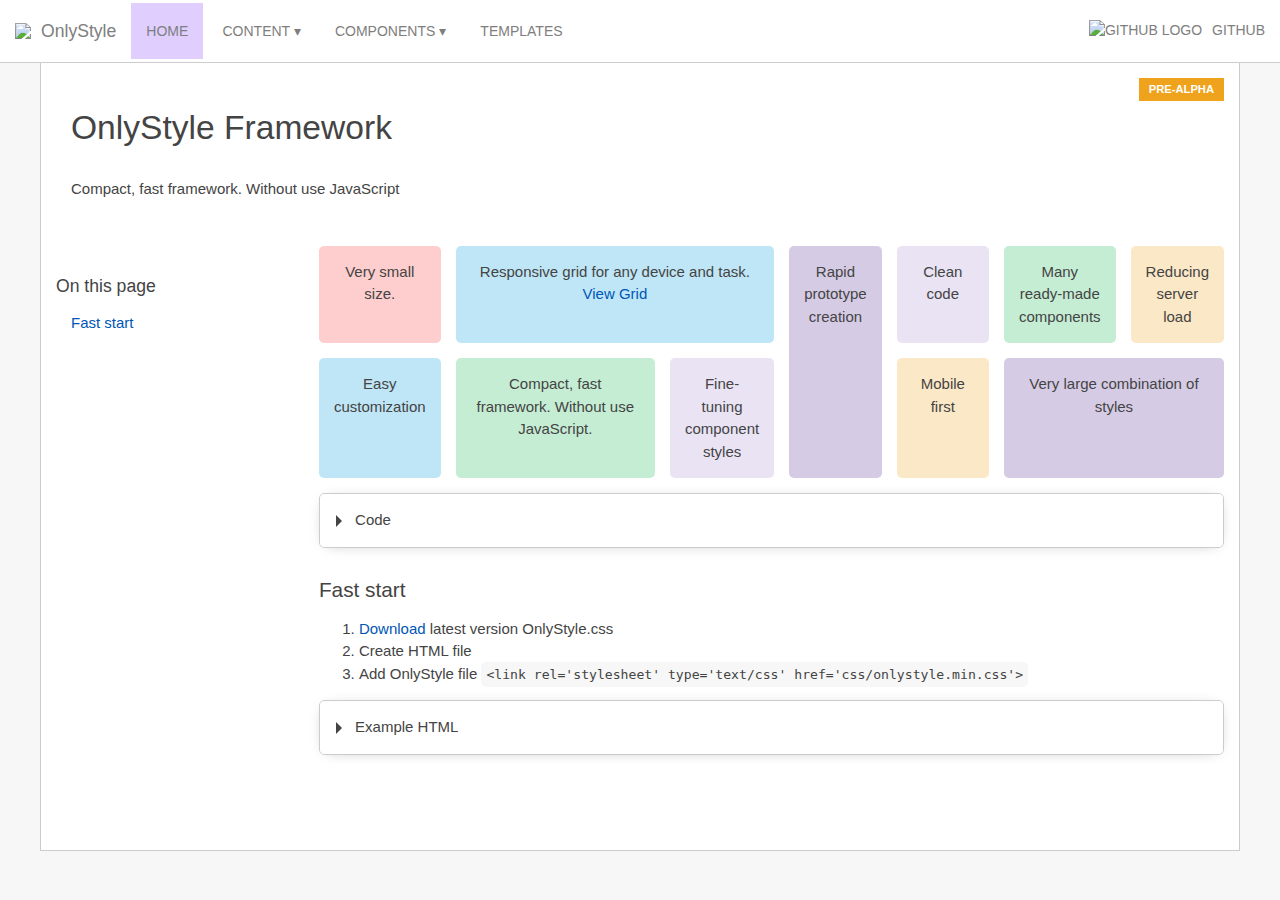
==== Index.html @ 855530f3 "vscode" ====
<!DOCTYPE html>
<html lang="en"><head><meta http-equiv="Content-Type" content="text/html; charset=UTF-8">
    
    <meta http-equiv="X-UA-Compatible" content="IE=edge">
    <meta name="viewport" content="width=device-width, initial-scale=1">
    <title>OnlyStyle Home Page</title>
    <link rel="image_src">
    <meta name="description" content="Compact, fast framework. Without use JavaScript">
    <meta name="keywords" content="onlystyle, cssframework, web framework">

    <meta property="og:type" content="website">
    <meta property="og:title" content="OnlyStyle Home Page">
    <meta property="og:description" content="Compact, fast framework. Without use JavaScript">
    <meta property="og:locale" content="ru_RU">
    <meta property="og:site_name" content="onlystyle.site">
    <meta property="og:url" content="https://onlystyle.site/">
    <meta property="og:image">

    <meta name="twitter:card" content="summary">
    <meta name="twitter:image">
    <meta name="twitter:description" content="Compact, fast framework. Without use JavaScript">
    <meta name="twitter:title" content="OnlyStyle Home Page">

    <meta name="theme-color" content="#FFFFFF">
    <link rel="apple-touch-icon" href="https://onlystyle.site/img/icons/ios/192.png">
    <link href="/css/onlystyle.css" rel="stylesheet">
    <link href="/css/style.css" rel="stylesheet">
</head>
<body><span id="warning-container"><i data-reactroot=""></i></span>
<nav class="navbar">
    <input type="checkbox" id="btnmenu">
    <div class="brand">
        <label for="btnmenu" class="btn-menu">
            <i class="line"></i>
            <i class="line"></i>
            <i class="line"></i>
        </label>
        <a href="javascript:location.reload();" class="active"><img src="https://onlystyle.site/img/icons/ios/87.png" class="hidden-md">OnlyStyle</a>
    </div>
<div class="nav-left">
    <a href="javascript:location.reload();" class="nav-link text-upper active">Home</a>
    <div class="nav-dropdown">
        <button type="button" class="nav-btn-dropdown text-upper">Content</button>
        <div class="nav-dropdown-menu">
            <ul class="list-unstyled">
                <li><a href="https://onlystyle.site/content/colors">Colors</a></li>
                <li><a href="https://onlystyle.site/content/grid">Grid</a></li>
                <li><a href="https://onlystyle.site/content/typography">Typography</a></li>
            </ul>
        </div>
    </div>
    <div class="nav-dropdown">
        <button type="button" class="nav-btn-dropdown text-upper">Components</button>
        <div class="nav-dropdown-menu">
            <ul class="list-unstyled">
                <li><a href="https://onlystyle.site/components/alerts">Alerts</a></li>
                <li><a href="https://onlystyle.site/components/badge">Badge</a></li>
                <li><a href="https://onlystyle.site/components/breadcrumb">Breadcrumb</a></li>
                <li><a href="https://onlystyle.site/components/buttons">Buttons</a></li>
                <li><a href="https://onlystyle.site/components/buttonsgroup">Buttons group</a></li>
                <li><a href="https://onlystyle.site/components/cards">Cards</a></li>
                <li><a href="https://onlystyle.site/components/details">Details</a></li>
                <li><a href="https://onlystyle.site/components/dropdown">Dropdown</a></li>
                <li><a href="https://onlystyle.site/components/forms">Forms</a></li>
                <li><a href="https://onlystyle.site/components/listgroup">List group</a></li>
                <li><a href="https://onlystyle.site/components/navbar">Navbar</a></li>
                <li><a href="https://onlystyle.site/components/progress">Progress</a></li>
                <li><a href="https://onlystyle.site/components/spinner">Spinner</a></li>
                <li><a href="https://onlystyle.site/components/table">Table</a></li>
                <li><a href="https://onlystyle.site/components/tooltip">Tooltip</a></li>
            </ul>
        </div>
    </div>
    <a href="https://onlystyle.site/templates/index.html" class="nav-link text-upper">Templates</a>
</div>
<div class="nav-end">
    <a href="https://github.com/cjdmitri/onlystyleweb" target="_blank" class="nav-link text-upper" style="display:flex"><img src="https://onlystyle.site/img/github.png" alt="github logo" style="height:22px; width:auto; margin-right:10px"> GitHub</a>
</div>
</nav>
    <main class="container pos-relative">

    <div class="grid g-1 pd-15 pos-relative">
        <h1>OnlyStyle Framework</h1>
        <p>Compact, fast framework. Without use JavaScript</p>
        <span class="badge bg-warning pos-absolute pos-right-0 mg-t-15">PRE-ALPHA</span>
    </div>
        <div class="grid g-md-9 g-sm-1">

          <div class="col-md-span-2">
            <div class="grid g-1" id="pagenavigator">
              <h4>On this page</h4>
            </div>            
          </div>
<div class="col-md-span-7">
                
<div class="grid g-sm-2 g-md-6 g-lg-8 fade-in">
    <div class="pd-15 border-rounded text-center bg-danger-glass">Very small size.</div>
    <div class="pd-15 border-rounded text-center bg-info-glass col-md-span-3 col-lg-span-3">Responsive grid for any device and task. <a href="https://onlystyle.site/content/grid">View Grid</a></div>
    <div class="pd-15 border-rounded text-center bg-primary-glass row-md-span-1 row-lg-span-2">Rapid prototype creation</div>
    <div class="pd-15 border-rounded text-center bg-secondary-glass">Clean code</div>
    <div class="pd-15 border-rounded text-center bg-success-glass">Many ready-made components</div>
    <div class="pd-15 border-rounded text-center bg-warning-glass">Reducing server load</div>
    <div class="pd-15 border-rounded text-center bg-info-glass">Easy customization</div>
    <div class="pd-15 border-rounded text-center bg-success-glass col-sm-span-1 col-md-span-2 col-lg-span-2">Compact, fast framework. Without use JavaScript.</div>
    <div class="pd-15 border-rounded text-center bg-secondary-glass">Fine-tuning component styles</div>
    <div class="pd-15 border-rounded text-center bg-warning-glass">Mobile first</div>
    <div class="pd-15 border-rounded text-center bg-primary-glass col-sm-span-1 col-md-span-2">Very large combination of styles</div>
</div>
<div class="grid g-1">
    <details class="w-100">
        <summary>Code</summary>
        <div class="pd-15 overflow-auto">
            <pre><code>
&lt;div class="grid g-sm-2 g-md-6 g-lg-8"&gt;
    &lt;div&gt;&lt;/div&gt;
    &lt;div class="col-md-span-3 col-lg-span-3"&gt;&lt;/div&gt;
    &lt;div class="row-sm-span-1 row-lg-span-2"&gt;&lt;/div&gt;
    &lt;div&gt;&lt;/div&gt;
    &lt;div&gt;&lt;/div&gt;
    &lt;div&gt;&lt;/div&gt;
    &lt;div&gt;&lt;/div&gt;
    &lt;div class="col-sm-span-1 col-md-span-2 col-lg-span-2"&gt;&lt;/div&gt;
    &lt;div&gt;&lt;/div&gt;
    &lt;div&gt;&lt;/div&gt;
    &lt;div class="col-sm-span-1 col-md-span-2"&gt;&lt;/div&gt;
&lt;/div&gt;
                     </code></pre>
        </div>
    </details>
</div>
<h3 id="faststart">Fast start</h3>
<ol>
    <li><a href="https://onlystyle.site/home/downloadlatestversion">Download </a>latest version OnlyStyle.css</li>
    <li>Create HTML file</li>
    <li>Add OnlyStyle file <code>&lt;link rel='stylesheet' type='text/css' href='css/onlystyle.min.css'&gt;</code></li>
</ol>
<details class="w-100 mg-t-15">
    <summary>Example HTML</summary>
    <div class="pd-15 overflow-auto">
        <pre><code>
&lt;!DOCTYPE html&gt;
&lt;html lang="en"&gt;
&lt;head&gt;
        &lt;meta charset='utf-8'&gt;
        &lt;meta http-equiv='X-UA-Compatible' content='IE=edge'&gt;
        &lt;title&gt;Page Title&lt;/title&gt;
        &lt;meta name='viewport' content='width=device-width, initial-scale=1'&gt;
        &lt;link rel='stylesheet' type='text/css' href='css/onlystyle.min.css'&gt;
&lt;/head&gt;
&lt;body&gt;
    &lt;div class="container"&gt;
        &lt;div class="grid g-1 text-center"&gt;
            &lt;h1&gt;Hello!&lt;/h1&gt;
            &lt;p&gt;I am a clean template using OnlyStyle.&lt;/p&gt;
        &lt;/div&gt;
    &lt;/div&gt;
&lt;/body&gt;
&lt;/html&gt;
            </code></pre>
    </div>
</details>
            </div>
        </div>
    </main>
    <script src="/js/pagenavigator.min.js"></script>
</body>
</html>
---- css/onlystyle.css ----
@charset "UTF-8";
/*!
*   OnlyStyle Framework
*   Site: onlystyle.site
*   Version: 0.1.0
*   Author: cjdmitri@gmail.com
*/
:root {
  --font-family: $font-general;
  --font-size: $font-size;
  --heading-weight: $heading-weight;
  --heading-line-height: $heading-line-height;
  --background-color: $background-color;
  --container-width: $container-width;
  --percent-color: $percent-color;
  --text-color: $text-color;
  --text-color-invert: $text-color-invert;
  --text-color-muted: $text-color-muted;
  --border-color: $border-color;
  --border-radius: $border-radius;
  --border-weight: $border-weight;
  --border-general: $border-general;
  --padding-general: $padding-general;
  --padding-10: $padding-10;
  --padding-btn: $padding-btn;
  --padding-btn-lg: $padding-btn-lg;
  --padding-btn-sm: $padding-btn-sm;
  --navbar-color: $navbar-color;
  --a-color: $a-color;
  --a-color-hover: $a-color-hover;
  --nav-link-color: $nav-link-color;
  --nav-link-color-active: $nav-link-color-active;
  --nav-link-color-hover: $nav-link-color-hover;
  --shadow-color: $shadow-color;
  --hover-color: $hover-color;
  --text-shadow: $text-shadow;
  --shadow-btn-hover: $shadow-btn-hover;
  --control-border-color: $control-border-color;
  --control-placeholder-color: $control-placeholder-color;
  --control-disabled-color: $control-disabled-color;
  --bp-sm: $bp-sm;
  --bp-md: $bp-md;
  --bp-lg: $bp-lg;
  --bp-xl: $bp-xl;
  --bp-xxl: $bp-xxl;
  /*Colors*/
  --glassy: $glassy;
  --white: $white;
  --primary: $primary;
  --secondary: $secondary;
  --success: $success;
  --info: $info;
  --warning: $warning;
  --danger: $danger;
}

.bg-white, .bg-white::after, .bg-white::before {
  background-color: #FFFFFF !important;
}

.bg-white-light, .bg-white-light::after, .bg-white-light::before {
  background-color: white !important;
}

.bg-white-dark, .bg-white-dark::after, .bg-white-dark::before {
  background-color: #cccccc !important;
}

.bg-white-glass, .bg-white-glass::after, .bg-white-glass::before {
  background-color: rgba(255, 255, 255, 0.25) !important;
}

.border-white {
  border-color: #FFFFFF !important;
}

.text-white, .text-white::after, .text-white::before {
  color: #FFFFFF !important;
}

.bg-primary, .bg-primary::after, .bg-primary::before {
  background-color: #593196 !important;
}

.bg-primary-light, .bg-primary-light::after, .bg-primary-light::before {
  background-color: #8b61cc !important;
}

.bg-primary-dark, .bg-primary-dark::after, .bg-primary-dark::before {
  background-color: #2b1849 !important;
}

.bg-primary-glass, .bg-primary-glass::after, .bg-primary-glass::before {
  background-color: rgba(89, 49, 150, 0.25) !important;
}

.border-primary {
  border-color: #593196 !important;
}

.text-primary, .text-primary::after, .text-primary::before {
  color: #593196 !important;
}

.bg-secondary, .bg-secondary::after, .bg-secondary::before {
  background-color: #a991d4 !important;
}

.bg-secondary-light, .bg-secondary-light::after, .bg-secondary-light::before {
  background-color: #e2daf1 !important;
}

.bg-secondary-dark, .bg-secondary-dark::after, .bg-secondary-dark::before {
  background-color: #7048b7 !important;
}

.bg-secondary-glass, .bg-secondary-glass::after, .bg-secondary-glass::before {
  background-color: rgba(169, 145, 212, 0.25) !important;
}

.border-secondary {
  border-color: #a991d4 !important;
}

.text-secondary, .text-secondary::after, .text-secondary::before {
  color: #a991d4 !important;
}

.bg-success, .bg-success::after, .bg-success::before {
  background-color: #13b955 !important;
}

.bg-success-light, .bg-success-light::after, .bg-success-light::before {
  background-color: #46ec88 !important;
}

.bg-success-dark, .bg-success-dark::after, .bg-success-dark::before {
  background-color: #0a5d2b !important;
}

.bg-success-glass, .bg-success-glass::after, .bg-success-glass::before {
  background-color: rgba(19, 185, 85, 0.25) !important;
}

.border-success {
  border-color: #13b955 !important;
}

.text-success, .text-success::after, .text-success::before {
  color: #13b955 !important;
}

.bg-info, .bg-info::after, .bg-info::before {
  background-color: #009cdc !important;
}

.bg-info-light, .bg-info-light::after, .bg-info-light::before {
  background-color: #43c8ff !important;
}

.bg-info-dark, .bg-info-dark::after, .bg-info-dark::before {
  background-color: #005476 !important;
}

.bg-info-glass, .bg-info-glass::after, .bg-info-glass::before {
  background-color: rgba(0, 156, 220, 0.25) !important;
}

.border-info {
  border-color: #009cdc !important;
}

.text-info, .text-info::after, .text-info::before {
  color: #009cdc !important;
}

.bg-warning, .bg-warning::after, .bg-warning::before {
  background-color: #efa31d !important;
}

.bg-warning-light, .bg-warning-light::after, .bg-warning-light::before {
  background-color: #f6ca7c !important;
}

.bg-warning-dark, .bg-warning-dark::after, .bg-warning-dark::before {
  background-color: #9b670b !important;
}

.bg-warning-glass, .bg-warning-glass::after, .bg-warning-glass::before {
  background-color: rgba(239, 163, 29, 0.25) !important;
}

.border-warning {
  border-color: #efa31d !important;
}

.text-warning, .text-warning::after, .text-warning::before {
  color: #efa31d !important;
}

.bg-danger, .bg-danger::after, .bg-danger::before {
  background-color: #fc3939 !important;
}

.bg-danger-light, .bg-danger-light::after, .bg-danger-light::before {
  background-color: #fe9d9d !important;
}

.bg-danger-dark, .bg-danger-dark::after, .bg-danger-dark::before {
  background-color: #cc0303 !important;
}

.bg-danger-glass, .bg-danger-glass::after, .bg-danger-glass::before {
  background-color: rgba(252, 57, 57, 0.25) !important;
}

.border-danger {
  border-color: #fc3939 !important;
}

.text-danger, .text-danger::after, .text-danger::before {
  color: #fc3939 !important;
}

.bg-none {
  background-color: inherit !important;
}

.text-muted, .text-muted::after, .text-muted::before {
  color: rgba(68, 68, 68, 0.6) !important;
}

.text-white, .text-white::after, .text-white::before {
  color: #FFFFFF !important;
}

*, ::after, ::before {
  -webkit-box-sizing: border-box;
          box-sizing: border-box;
  scroll-behavior: smooth;
}

div {
  display: block;
}

body {
  margin: 0%;
  padding: 0%;
  font-size: 15px;
  font-family: -apple-system, BlinkMacSystemFont, "Segoe UI", Helvetica, Arial, sans-serif, "Apple Color Emoji", "Segoe UI Emoji";
  background-color: #f7f7f7;
  color: #444444;
  line-height: 1.5;
}

::-webkit-scrollbar {
  width: 5px;
  height: 5px;
}

::-webkit-scrollbar-thumb {
  background: #BD93BD;
  border-radius: 0px;
}

::-webkit-scrollbar-thumb:hover {
  background: #B543B5;
}

::-webkit-scrollbar-track {
  background: #FFFFFF;
  border-radius: 0px;
  -webkit-box-shadow: inset 0px 0px 0px 0px #FFFFFF;
          box-shadow: inset 0px 0px 0px 0px #FFFFFF;
}

.hide-scrollbar::-webkit-scrollbar {
  height: 0;
  width: 0;
}

.container {
  background-color: #FFFFFF;
  max-width: 1200px;
  margin-left: auto;
  margin-right: auto;
  border-left: 1px solid #ccc;
  border-right: 1px solid #ccc;
  border-bottom: 1px solid #ccc;
  padding-bottom: 80px;
  padding-left: 15px;
  padding-right: 15px;
}

.container-full {
  width: 100%;
  margin-left: 0;
  margin-right: 0;
  max-width: none;
}

footer, .footer {
  display: block;
  padding: 15px;
  background-color: #FFFFFF;
  border-top: 1px solid #ccc;
  padding-bottom: 80px;
}

.shadow {
  -webkit-box-shadow: 0px 0px 10px 1px #E0CEFF;
          box-shadow: 0px 0px 10px 1px #E0CEFF;
}

.shadow-hide {
  -webkit-box-shadow: none;
          box-shadow: none;
}

.hover:hover {
  -webkit-box-shadow: 0px 0px 10px 1px #E0CEFF;
          box-shadow: 0px 0px 10px 1px #E0CEFF;
}

.bordered {
  border: 1px solid #ccc;
  border-radius: 5px;
}

.no-border {
  border-width: 0;
}

.border-rounded {
  border-radius: 5px !important;
}

.border-hide {
  border-width: 0 !important;
}

.border-left-5 {
  border-left-style: solid;
  border-left-width: 5px;
}

.rounded {
  border-radius: 50rem !important;
}

.list-unstyled {
  padding-left: 0px;
  list-style: none;
}

[hidden] {
  display: none;
}

.w-100 {
  width: 100%;
}

.overflow-auto {
  overflow: auto;
}

.align-right {
  float: right;
}

.inline-row {
  display: -webkit-box;
  display: -ms-flexbox;
  display: flex;
  -webkit-box-orient: horizontal;
  -webkit-box-direction: normal;
      -ms-flex-direction: row;
          flex-direction: row;
  -webkit-box-align: center;
      -ms-flex-align: center;
          align-items: center;
  -ms-flex-wrap: wrap;
      flex-wrap: wrap;
}

.inline-right {
  margin-left: auto;
}

h6, .h6, h5, .h5, h4, .h4, h3, .h3, h2, .h2, h1, .h1 {
  font-weight: 400;
  line-height: 1.2;
  margin-top: 30px;
  margin-bottom: 15px;
}

h1, .h1 {
  font-size: 2.1rem;
}

h2, .h2 {
  font-size: 1.8rem;
}

h3, .h3 {
  font-size: 1.3rem;
}

h4, .h4 {
  font-size: 1.1rem;
}

h5, .h5 {
  font-size: 1rem;
}

h6, .h6 {
  font-size: 0.9rem;
}

@media (max-width: 575px) {
  h1, .h1 {
    font-size: 1.8rem;
  }
  h2, .h2 {
    font-size: 1.6rem;
  }
  h3, .h3 {
    font-size: 1.25rem;
  }
  h4, .h4 {
    font-size: 1rem;
  }
  h5, .h5 {
    font-size: 0.9rem;
  }
  h6, .h6 {
    font-size: .8rem;
  }
}

a {
  color: #0056B6;
  text-decoration: none;
}

a:hover {
  color: #002650;
  /*text-decoration:underline;*/
}

b, strong {
  font-weight: bolder;
}

small, .small {
  font-size: small;
}

ul, ol {
  margin: 0;
}

pre {
  display: block;
  margin-top: 0;
  margin-bottom: 15px;
  overflow: auto;
  font-size: 0.875em;
  background-color: #f7f7f7;
  max-height: 400px;
  border-radius: 5px;
  /*    white-space: pre-wrap;
    word-wrap: break-word;*/
  padding: 10px;
  border: 1px solid #ccc;
}

pre code {
  font-size: inherit;
  color: inherit;
  word-break: normal;
  white-space: pre-wrap;
  word-wrap: break-word;
  padding: 0;
}

code {
  font-size: 0.875em;
  /*color: #000000;*/
  word-wrap: break-word;
  background-color: #f7f7f7;
  padding: 5px;
  border-radius: 5px;
}

label {
  display: inline-block;
}

[role=button] {
  cursor: pointer;
}

textarea {
  resize: vertical;
  border-radius: 5px;
}

iframe {
  border: 0;
}

summary {
  display: list-item;
  cursor: pointer;
}

p {
  margin-top: 0;
  margin-bottom: 15px;
}

abbr, address {
  text-decoration: underline;
}

blockquote {
  display: block;
  margin: 15px 0;
  /*margin-left: $padding-general * 2;*/
  border-left: 1px solid #ccc;
  border-left-width: 3px;
  border-radius: 5px;
  padding: 15px;
  background-color: #f7f7f7;
}

.grid {
  display: -ms-grid;
  display: grid;
  grid-gap: 15px;
  margin-bottom: 15px;
}

/*.grid-inline {
    display: grid;
    grid-gap: $padding-general;
    padding: $padding-general;
    overflow: auto;
    grid-auto-flow: column;
}*/
.grid-small-gap {
  grid-gap: 5px;
}

.grid-big-gap {
  grid-gap: 25px;
}

.grid-gap-0 {
  grid-gap: 0;
}

/*default. No responsive*/
.g-1 {
  -ms-grid-columns: 1fr;
      grid-template-columns: 1fr;
}

.col-span-1 {
  grid-column: span 1;
}

.row-span-1 {
  grid-row: span 1;
}

.g-2 {
  -ms-grid-columns: (1fr)[2];
      grid-template-columns: repeat(2, 1fr);
}

.col-span-2 {
  grid-column: span 2;
}

.row-span-2 {
  grid-row: span 2;
}

.g-3 {
  -ms-grid-columns: (1fr)[3];
      grid-template-columns: repeat(3, 1fr);
}

.col-span-3 {
  grid-column: span 3;
}

.row-span-3 {
  grid-row: span 3;
}

.g-4 {
  -ms-grid-columns: (1fr)[4];
      grid-template-columns: repeat(4, 1fr);
}

.col-span-4 {
  grid-column: span 4;
}

.row-span-4 {
  grid-row: span 4;
}

.g-5 {
  -ms-grid-columns: (1fr)[5];
      grid-template-columns: repeat(5, 1fr);
}

.col-span-5 {
  grid-column: span 5;
}

.row-span-5 {
  grid-row: span 5;
}

.g-6 {
  -ms-grid-columns: (1fr)[6];
      grid-template-columns: repeat(6, 1fr);
}

.col-span-6 {
  grid-column: span 6;
}

.row-span-6 {
  grid-row: span 6;
}

.g-7 {
  -ms-grid-columns: (1fr)[7];
      grid-template-columns: repeat(7, 1fr);
}

.col-span-7 {
  grid-column: span 7;
}

.row-span-7 {
  grid-row: span 7;
}

.g-8 {
  -ms-grid-columns: (1fr)[8];
      grid-template-columns: repeat(8, 1fr);
}

.col-span-8 {
  grid-column: span 8;
}

.row-span-8 {
  grid-row: span 8;
}

.g-9 {
  -ms-grid-columns: (1fr)[9];
      grid-template-columns: repeat(9, 1fr);
}

.col-span-9 {
  grid-column: span 9;
}

.row-span-9 {
  grid-row: span 9;
}

.g-10 {
  -ms-grid-columns: (1fr)[10];
      grid-template-columns: repeat(10, 1fr);
}

.col-span-10 {
  grid-column: span 10;
}

.row-span-10 {
  grid-row: span 10;
}

.g-11 {
  -ms-grid-columns: (1fr)[11];
      grid-template-columns: repeat(11, 1fr);
}

.col-span-11 {
  grid-column: span 11;
}

.row-span-11 {
  grid-row: span 11;
}

.g-12 {
  -ms-grid-columns: (1fr)[12];
      grid-template-columns: repeat(12, 1fr);
}

.col-span-12 {
  grid-column: span 12;
}

.row-span-12 {
  grid-row: span 12;
}

@media (max-width: 575px) {
  .g-xsm-1 {
    -ms-grid-columns: 1fr;
        grid-template-columns: 1fr;
  }
  .col-xsm-span-1 {
    grid-column: span 1;
  }
  .row-xsm-span-1 {
    grid-row: span 1;
  }
  .g-xsm-2 {
    -ms-grid-columns: (1fr)[2];
        grid-template-columns: repeat(2, 1fr);
  }
  .col-xsm-span-2 {
    grid-column: span 2;
  }
  .row-xsm-span-2 {
    grid-row: span 2;
  }
  .g-xsm-3 {
    -ms-grid-columns: (1fr)[3];
        grid-template-columns: repeat(3, 1fr);
  }
  .col-xsm-span-3 {
    grid-column: span 3;
  }
  .row-xsm-span-3 {
    grid-row: span 3;
  }
  .g-xsm-4 {
    -ms-grid-columns: (1fr)[4];
        grid-template-columns: repeat(4, 1fr);
  }
  .col-xsm-span-4 {
    grid-column: span 4;
  }
  .row-xsm-span-4 {
    grid-row: span 4;
  }
  .g-xsm-5 {
    -ms-grid-columns: (1fr)[5];
        grid-template-columns: repeat(5, 1fr);
  }
  .col-xsm-span-5 {
    grid-column: span 5;
  }
  .row-xsm-span-5 {
    grid-row: span 5;
  }
  .g-xsm-6 {
    -ms-grid-columns: (1fr)[6];
        grid-template-columns: repeat(6, 1fr);
  }
  .col-xsm-span-6 {
    grid-column: span 6;
  }
  .row-xsm-span-6 {
    grid-row: span 6;
  }
  .g-xsm-7 {
    -ms-grid-columns: (1fr)[7];
        grid-template-columns: repeat(7, 1fr);
  }
  .col-xsm-span-7 {
    grid-column: span 7;
  }
  .row-xsm-span-7 {
    grid-row: span 7;
  }
  .g-xsm-8 {
    -ms-grid-columns: (1fr)[8];
        grid-template-columns: repeat(8, 1fr);
  }
  .col-xsm-span-8 {
    grid-column: span 8;
  }
  .row-xsm-span-8 {
    grid-row: span 8;
  }
  .g-xsm-9 {
    -ms-grid-columns: (1fr)[9];
        grid-template-columns: repeat(9, 1fr);
  }
  .col-xsm-span-9 {
    grid-column: span 9;
  }
  .row-xsm-span-9 {
    grid-row: span 9;
  }
  .g-xsm-10 {
    -ms-grid-columns: (1fr)[10];
        grid-template-columns: repeat(10, 1fr);
  }
  .col-xsm-span-10 {
    grid-column: span 10;
  }
  .row-xsm-span-10 {
    grid-row: span 10;
  }
  .g-xsm-11 {
    -ms-grid-columns: (1fr)[11];
        grid-template-columns: repeat(11, 1fr);
  }
  .col-xsm-span-11 {
    grid-column: span 11;
  }
  .row-xsm-span-11 {
    grid-row: span 11;
  }
  .g-xsm-12 {
    -ms-grid-columns: (1fr)[12];
        grid-template-columns: repeat(12, 1fr);
  }
  .col-xsm-span-12 {
    grid-column: span 12;
  }
  .row-xsm-span-12 {
    grid-row: span 12;
  }
}

@media (min-width: 576px) {
  .g-sm-1 {
    -ms-grid-columns: (1fr)[1];
        grid-template-columns: repeat(1, 1fr);
  }
  .col-sm-span-1 {
    grid-column: span 1;
  }
  .row-sm-span-1 {
    grid-row: span 1;
  }
  .g-sm-2 {
    -ms-grid-columns: (1fr)[2];
        grid-template-columns: repeat(2, 1fr);
  }
  .col-sm-span-2 {
    grid-column: span 2;
  }
  .row-sm-span-2 {
    grid-row: span 2;
  }
  .g-sm-3 {
    -ms-grid-columns: (1fr)[3];
        grid-template-columns: repeat(3, 1fr);
  }
  .col-sm-span-3 {
    grid-column: span 3;
  }
  .row-sm-span-3 {
    grid-row: span 3;
  }
  .g-sm-4 {
    -ms-grid-columns: (1fr)[4];
        grid-template-columns: repeat(4, 1fr);
  }
  .col-sm-span-4 {
    grid-column: span 4;
  }
  .row-sm-span-4 {
    grid-row: span 4;
  }
  .g-sm-5 {
    -ms-grid-columns: (1fr)[5];
        grid-template-columns: repeat(5, 1fr);
  }
  .col-sm-span-5 {
    grid-column: span 5;
  }
  .row-sm-span-5 {
    grid-row: span 5;
  }
  .g-sm-6 {
    -ms-grid-columns: (1fr)[6];
        grid-template-columns: repeat(6, 1fr);
  }
  .col-sm-span-6 {
    grid-column: span 6;
  }
  .row-sm-span-6 {
    grid-row: span 6;
  }
  .g-sm-7 {
    -ms-grid-columns: (1fr)[7];
        grid-template-columns: repeat(7, 1fr);
  }
  .col-sm-span-7 {
    grid-column: span 7;
  }
  .row-sm-span-7 {
    grid-row: span 7;
  }
  .g-sm-8 {
    -ms-grid-columns: (1fr)[8];
        grid-template-columns: repeat(8, 1fr);
  }
  .col-sm-span-8 {
    grid-column: span 8;
  }
  .row-sm-span-8 {
    grid-row: span 8;
  }
  .g-sm-9 {
    -ms-grid-columns: (1fr)[9];
        grid-template-columns: repeat(9, 1fr);
  }
  .col-sm-span-9 {
    grid-column: span 9;
  }
  .row-sm-span-9 {
    grid-row: span 9;
  }
  .g-sm-10 {
    -ms-grid-columns: (1fr)[10];
        grid-template-columns: repeat(10, 1fr);
  }
  .col-sm-span-10 {
    grid-column: span 10;
  }
  .row-sm-span-10 {
    grid-row: span 10;
  }
  .g-sm-11 {
    -ms-grid-columns: (1fr)[11];
        grid-template-columns: repeat(11, 1fr);
  }
  .col-sm-span-11 {
    grid-column: span 11;
  }
  .row-sm-span-11 {
    grid-row: span 11;
  }
  .g-sm-12 {
    -ms-grid-columns: (1fr)[12];
        grid-template-columns: repeat(12, 1fr);
  }
  .col-sm-span-12 {
    grid-column: span 12;
  }
  .row-sm-span-12 {
    grid-row: span 12;
  }
}

@media (min-width: 768px) {
  .g-md-1 {
    -ms-grid-columns: (1fr)[1];
        grid-template-columns: repeat(1, 1fr);
  }
  .col-md-span-1 {
    grid-column: span 1;
  }
  .row-md-span-1 {
    grid-row: span 1;
  }
  .g-md-2 {
    -ms-grid-columns: (1fr)[2];
        grid-template-columns: repeat(2, 1fr);
  }
  .col-md-span-2 {
    grid-column: span 2;
  }
  .row-md-span-2 {
    grid-row: span 2;
  }
  .g-md-3 {
    -ms-grid-columns: (1fr)[3];
        grid-template-columns: repeat(3, 1fr);
  }
  .col-md-span-3 {
    grid-column: span 3;
  }
  .row-md-span-3 {
    grid-row: span 3;
  }
  .g-md-4 {
    -ms-grid-columns: (1fr)[4];
        grid-template-columns: repeat(4, 1fr);
  }
  .col-md-span-4 {
    grid-column: span 4;
  }
  .row-md-span-4 {
    grid-row: span 4;
  }
  .g-md-5 {
    -ms-grid-columns: (1fr)[5];
        grid-template-columns: repeat(5, 1fr);
  }
  .col-md-span-5 {
    grid-column: span 5;
  }
  .row-md-span-5 {
    grid-row: span 5;
  }
  .g-md-6 {
    -ms-grid-columns: (1fr)[6];
        grid-template-columns: repeat(6, 1fr);
  }
  .col-md-span-6 {
    grid-column: span 6;
  }
  .row-md-span-6 {
    grid-row: span 6;
  }
  .g-md-7 {
    -ms-grid-columns: (1fr)[7];
        grid-template-columns: repeat(7, 1fr);
  }
  .col-md-span-7 {
    grid-column: span 7;
  }
  .row-md-span-7 {
    grid-row: span 7;
  }
  .g-md-8 {
    -ms-grid-columns: (1fr)[8];
        grid-template-columns: repeat(8, 1fr);
  }
  .col-md-span-8 {
    grid-column: span 8;
  }
  .row-md-span-8 {
    grid-row: span 8;
  }
  .g-md-9 {
    -ms-grid-columns: (1fr)[9];
        grid-template-columns: repeat(9, 1fr);
  }
  .col-md-span-9 {
    grid-column: span 9;
  }
  .row-md-span-9 {
    grid-row: span 9;
  }
  .g-md-10 {
    -ms-grid-columns: (1fr)[10];
        grid-template-columns: repeat(10, 1fr);
  }
  .col-md-span-10 {
    grid-column: span 10;
  }
  .row-md-span-10 {
    grid-row: span 10;
  }
  .g-md-11 {
    -ms-grid-columns: (1fr)[11];
        grid-template-columns: repeat(11, 1fr);
  }
  .col-md-span-11 {
    grid-column: span 11;
  }
  .row-md-span-11 {
    grid-row: span 11;
  }
  .g-md-12 {
    -ms-grid-columns: (1fr)[12];
        grid-template-columns: repeat(12, 1fr);
  }
  .col-md-span-12 {
    grid-column: span 12;
  }
  .row-md-span-12 {
    grid-row: span 12;
  }
}

@media (min-width: 1024px) {
  .g-lg-1 {
    -ms-grid-columns: (1fr)[1];
        grid-template-columns: repeat(1, 1fr);
  }
  .col-lg-span-1 {
    grid-column: span 1;
  }
  .row-lg-span-1 {
    grid-row: span 1;
  }
  .g-lg-2 {
    -ms-grid-columns: (1fr)[2];
        grid-template-columns: repeat(2, 1fr);
  }
  .col-lg-span-2 {
    grid-column: span 2;
  }
  .row-lg-span-2 {
    grid-row: span 2;
  }
  .g-lg-3 {
    -ms-grid-columns: (1fr)[3];
        grid-template-columns: repeat(3, 1fr);
  }
  .col-lg-span-3 {
    grid-column: span 3;
  }
  .row-lg-span-3 {
    grid-row: span 3;
  }
  .g-lg-4 {
    -ms-grid-columns: (1fr)[4];
        grid-template-columns: repeat(4, 1fr);
  }
  .col-lg-span-4 {
    grid-column: span 4;
  }
  .row-lg-span-4 {
    grid-row: span 4;
  }
  .g-lg-5 {
    -ms-grid-columns: (1fr)[5];
        grid-template-columns: repeat(5, 1fr);
  }
  .col-lg-span-5 {
    grid-column: span 5;
  }
  .row-lg-span-5 {
    grid-row: span 5;
  }
  .g-lg-6 {
    -ms-grid-columns: (1fr)[6];
        grid-template-columns: repeat(6, 1fr);
  }
  .col-lg-span-6 {
    grid-column: span 6;
  }
  .row-lg-span-6 {
    grid-row: span 6;
  }
  .g-lg-7 {
    -ms-grid-columns: (1fr)[7];
        grid-template-columns: repeat(7, 1fr);
  }
  .col-lg-span-7 {
    grid-column: span 7;
  }
  .row-lg-span-7 {
    grid-row: span 7;
  }
  .g-lg-8 {
    -ms-grid-columns: (1fr)[8];
        grid-template-columns: repeat(8, 1fr);
  }
  .col-lg-span-8 {
    grid-column: span 8;
  }
  .row-lg-span-8 {
    grid-row: span 8;
  }
  .g-lg-9 {
    -ms-grid-columns: (1fr)[9];
        grid-template-columns: repeat(9, 1fr);
  }
  .col-lg-span-9 {
    grid-column: span 9;
  }
  .row-lg-span-9 {
    grid-row: span 9;
  }
  .g-lg-10 {
    -ms-grid-columns: (1fr)[10];
        grid-template-columns: repeat(10, 1fr);
  }
  .col-lg-span-10 {
    grid-column: span 10;
  }
  .row-lg-span-10 {
    grid-row: span 10;
  }
  .g-lg-11 {
    -ms-grid-columns: (1fr)[11];
        grid-template-columns: repeat(11, 1fr);
  }
  .col-lg-span-11 {
    grid-column: span 11;
  }
  .row-lg-span-11 {
    grid-row: span 11;
  }
  .g-lg-12 {
    -ms-grid-columns: (1fr)[12];
        grid-template-columns: repeat(12, 1fr);
  }
  .col-lg-span-12 {
    grid-column: span 12;
  }
  .row-lg-span-12 {
    grid-row: span 12;
  }
}

@media (min-width: 1200px) {
  .g-xl-1 {
    -ms-grid-columns: (1fr)[1];
        grid-template-columns: repeat(1, 1fr);
  }
  .col-xl-span-1 {
    grid-column: span 1;
  }
  .row-xl-span-1 {
    grid-row: span 1;
  }
  .g-xl-2 {
    -ms-grid-columns: (1fr)[2];
        grid-template-columns: repeat(2, 1fr);
  }
  .col-xl-span-2 {
    grid-column: span 2;
  }
  .row-xl-span-2 {
    grid-row: span 2;
  }
  .g-xl-3 {
    -ms-grid-columns: (1fr)[3];
        grid-template-columns: repeat(3, 1fr);
  }
  .col-xl-span-3 {
    grid-column: span 3;
  }
  .row-xl-span-3 {
    grid-row: span 3;
  }
  .g-xl-4 {
    -ms-grid-columns: (1fr)[4];
        grid-template-columns: repeat(4, 1fr);
  }
  .col-xl-span-4 {
    grid-column: span 4;
  }
  .row-xl-span-4 {
    grid-row: span 4;
  }
  .g-xl-5 {
    -ms-grid-columns: (1fr)[5];
        grid-template-columns: repeat(5, 1fr);
  }
  .col-xl-span-5 {
    grid-column: span 5;
  }
  .row-xl-span-5 {
    grid-row: span 5;
  }
  .g-xl-6 {
    -ms-grid-columns: (1fr)[6];
        grid-template-columns: repeat(6, 1fr);
  }
  .col-xl-span-6 {
    grid-column: span 6;
  }
  .row-xl-span-6 {
    grid-row: span 6;
  }
  .g-xl-7 {
    -ms-grid-columns: (1fr)[7];
        grid-template-columns: repeat(7, 1fr);
  }
  .col-xl-span-7 {
    grid-column: span 7;
  }
  .row-xl-span-7 {
    grid-row: span 7;
  }
  .g-xl-8 {
    -ms-grid-columns: (1fr)[8];
        grid-template-columns: repeat(8, 1fr);
  }
  .col-xl-span-8 {
    grid-column: span 8;
  }
  .row-xl-span-8 {
    grid-row: span 8;
  }
  .g-xl-9 {
    -ms-grid-columns: (1fr)[9];
        grid-template-columns: repeat(9, 1fr);
  }
  .col-xl-span-9 {
    grid-column: span 9;
  }
  .row-xl-span-9 {
    grid-row: span 9;
  }
  .g-xl-10 {
    -ms-grid-columns: (1fr)[10];
        grid-template-columns: repeat(10, 1fr);
  }
  .col-xl-span-10 {
    grid-column: span 10;
  }
  .row-xl-span-10 {
    grid-row: span 10;
  }
  .g-xl-11 {
    -ms-grid-columns: (1fr)[11];
        grid-template-columns: repeat(11, 1fr);
  }
  .col-xl-span-11 {
    grid-column: span 11;
  }
  .row-xl-span-11 {
    grid-row: span 11;
  }
  .g-xl-12 {
    -ms-grid-columns: (1fr)[12];
        grid-template-columns: repeat(12, 1fr);
  }
  .col-xl-span-12 {
    grid-column: span 12;
  }
  .row-xl-span-12 {
    grid-row: span 12;
  }
}

@media (min-width: 1400px) {
  .g-xxl-1 {
    -ms-grid-columns: (1fr)[1];
        grid-template-columns: repeat(1, 1fr);
  }
  .col-xxl-span-1 {
    grid-column: span 1;
  }
  .row-xxl-span-1 {
    grid-row: span 1;
  }
  .g-xxl-2 {
    -ms-grid-columns: (1fr)[2];
        grid-template-columns: repeat(2, 1fr);
  }
  .col-xxl-span-2 {
    grid-column: span 2;
  }
  .row-xxl-span-2 {
    grid-row: span 2;
  }
  .g-xxl-3 {
    -ms-grid-columns: (1fr)[3];
        grid-template-columns: repeat(3, 1fr);
  }
  .col-xxl-span-3 {
    grid-column: span 3;
  }
  .row-xxl-span-3 {
    grid-row: span 3;
  }
  .g-xxl-4 {
    -ms-grid-columns: (1fr)[4];
        grid-template-columns: repeat(4, 1fr);
  }
  .col-xxl-span-4 {
    grid-column: span 4;
  }
  .row-xxl-span-4 {
    grid-row: span 4;
  }
  .g-xxl-5 {
    -ms-grid-columns: (1fr)[5];
        grid-template-columns: repeat(5, 1fr);
  }
  .col-xxl-span-5 {
    grid-column: span 5;
  }
  .row-xxl-span-5 {
    grid-row: span 5;
  }
  .g-xxl-6 {
    -ms-grid-columns: (1fr)[6];
        grid-template-columns: repeat(6, 1fr);
  }
  .col-xxl-span-6 {
    grid-column: span 6;
  }
  .row-xxl-span-6 {
    grid-row: span 6;
  }
  .g-xxl-7 {
    -ms-grid-columns: (1fr)[7];
        grid-template-columns: repeat(7, 1fr);
  }
  .col-xxl-span-7 {
    grid-column: span 7;
  }
  .row-xxl-span-7 {
    grid-row: span 7;
  }
  .g-xxl-8 {
    -ms-grid-columns: (1fr)[8];
        grid-template-columns: repeat(8, 1fr);
  }
  .col-xxl-span-8 {
    grid-column: span 8;
  }
  .row-xxl-span-8 {
    grid-row: span 8;
  }
  .g-xxl-9 {
    -ms-grid-columns: (1fr)[9];
        grid-template-columns: repeat(9, 1fr);
  }
  .col-xxl-span-9 {
    grid-column: span 9;
  }
  .row-xxl-span-9 {
    grid-row: span 9;
  }
  .g-xxl-10 {
    -ms-grid-columns: (1fr)[10];
        grid-template-columns: repeat(10, 1fr);
  }
  .col-xxl-span-10 {
    grid-column: span 10;
  }
  .row-xxl-span-10 {
    grid-row: span 10;
  }
  .g-xxl-11 {
    -ms-grid-columns: (1fr)[11];
        grid-template-columns: repeat(11, 1fr);
  }
  .col-xxl-span-11 {
    grid-column: span 11;
  }
  .row-xxl-span-11 {
    grid-row: span 11;
  }
  .g-xxl-12 {
    -ms-grid-columns: (1fr)[12];
        grid-template-columns: repeat(12, 1fr);
  }
  .col-xxl-span-12 {
    grid-column: span 12;
  }
  .row-xxl-span-12 {
    grid-row: span 12;
  }
}

.hidden {
  display: none;
}

@media (max-width: 768px) {
  .hidden-sm {
    display: none;
  }
}

@media (max-width: 1024px) {
  .hidden-md {
    display: none;
  }
}

@media (max-width: 1200px) {
  .hidden-lg {
    display: none;
  }
}

@media (max-width: 1400px) {
  .hidden-xl {
    display: none;
  }
}

@media (min-width: 1400px) {
  .hidden-xxl {
    display: none;
  }
}

.alert {
  display: block;
  position: relative;
  padding: var(--padding-general);
  border-radius: var(--border-radius);
  margin-bottom: var(--padding-general);
}

.btn {
  /*display: inline-block;*/
  display: -webkit-inline-box;
  display: -ms-inline-flexbox;
  display: inline-flex;
  position: relative;
  -webkit-box-align: center;
      -ms-flex-align: center;
          align-items: center;
  font-weight: 400;
  color: var(--text-color);
  text-align: center;
  vertical-align: middle;
  -webkit-user-select: none;
  -moz-user-select: none;
  -ms-user-select: none;
  user-select: none;
  background-color: var(--white);
  border: var(--border-general);
  padding: var(--padding-btn);
  font-size: 0.875rem;
  line-height: 1.6;
  border-radius: var(--border-radius);
  -webkit-transition: color 0.15s ease-in-out, background-color 0.15s ease-in-out, border-color 0.15s ease-in-out, -webkit-box-shadow 0.15s ease-in-out;
  transition: color 0.15s ease-in-out, background-color 0.15s ease-in-out, border-color 0.15s ease-in-out, -webkit-box-shadow 0.15s ease-in-out;
  transition: color 0.15s ease-in-out, background-color 0.15s ease-in-out, border-color 0.15s ease-in-out, box-shadow 0.15s ease-in-out;
  transition: color 0.15s ease-in-out, background-color 0.15s ease-in-out, border-color 0.15s ease-in-out, box-shadow 0.15s ease-in-out, -webkit-box-shadow 0.15s ease-in-out;
}

.btn:hover,
a.btn:hover {
  text-decoration: none;
  z-index: 2;
  -webkit-box-shadow: var(--shadow-btn-hover);
          box-shadow: var(--shadow-btn-hover);
  color: var(--text-color);
}

.btn:focus, .btn.focus {
  outline: 0;
  /* box-shadow: 0 0 0 0.2rem rgba(89, 49, 150, 0.25);*/
  -webkit-box-shadow: var(--shadow-btn-hover);
          box-shadow: var(--shadow-btn-hover);
}

.btn.disabled, .btn:disabled {
  opacity: 0.65;
}

.btn:not(:disabled):not(.disabled) {
  cursor: pointer;
}

a.btn.disabled,
fieldset:disabled a.btn {
  pointer-events: none;
}

.btn-lg, .btn-group-lg > .btn,
.btn-group-lg > .form-control {
  padding: var(--padding-btn-lg);
  font-size: 1.09375rem;
  line-height: 1.5;
  border-radius: var(--border-radius);
}

.btn-sm, .btn-group-sm > .btn,
.btn-group-sm > .form-control {
  padding: var(--padding-btn-sm);
  font-size: 0.765625rem;
  line-height: 1.5;
  border-radius: var(--border-radius);
}

.btn-block {
  display: block;
  width: 100%;
}

.btn-block + .btn-block {
  margin-top: 0.5rem;
}

.breadcrumb {
  list-style: none;
  display: -webkit-box;
  display: -ms-flexbox;
  display: flex;
  -ms-flex-wrap: wrap;
      flex-wrap: wrap;
  padding: 0;
  margin: 0;
  -webkit-box-align: center;
      -ms-flex-align: center;
          align-items: center;
}

.breadcrumb > li {
  margin-right: var(--padding-general);
}

.breadcrumb > li::after {
  margin-left: var(--padding-general);
  content: '/';
}

.breadcrumb > li:last-child::after {
  margin-left: 0;
  content: '';
}

.brand {
  display: -webkit-box;
  display: -ms-flexbox;
  display: flex;
  -webkit-box-orient: horizontal;
  -webkit-box-direction: normal;
      -ms-flex-direction: row;
          flex-direction: row;
  -webkit-box-align: center;
      -ms-flex-align: center;
          align-items: center;
}

.navbar.navbar-fixed {
  position: -webkit-sticky;
  position: sticky;
  width: 100%;
  top: 0;
}

.brand a {
  font-size: 1.1rem;
  font-weight: 500;
  padding-left: 15px;
  padding-right: 15px;
  display: -webkit-box;
  display: -ms-flexbox;
  display: flex;
  -webkit-box-orient: horizontal;
  -webkit-box-direction: normal;
      -ms-flex-direction: row;
          flex-direction: row;
  -webkit-box-align: center;
      -ms-flex-align: center;
          align-items: center;
  color: #7e7e7e;
}

.brand a > img {
  max-height: 30px;
  width: auto;
  margin-right: 10px;
}

.navbar {
  background-color: #FFFFFF;
  display: -webkit-box;
  display: -ms-flexbox;
  display: flex;
  -webkit-box-orient: horizontal;
  -webkit-box-direction: normal;
      -ms-flex-direction: row;
          flex-direction: row;
  -webkit-box-align: center;
      -ms-flex-align: center;
          align-items: center;
  position: relative;
  z-index: 200;
  border-bottom: 1px solid #ccc;
}

.nav-dropdown, .nav-input, .dropdown {
  display: inline-block;
  position: relative;
}

.nav-input {
  padding-left: 15px;
  padding-right: 15px;
}

.nav-dropdown-full {
  display: inline-block;
}

.nav-btn-dropdown,
.nav-link {
  background: none;
  border: none;
  color: #7e7e7e;
  padding: 20px 15px;
  cursor: pointer;
  text-decoration: none;
  font-size: 14px;
}

.nav-btn-dropdown::after,
.nav-btn-dropdown::before,
.nav-link::after,
.nav-link::before {
  -webkit-transition: all .5s;
  transition: all .5s;
}

.nav-btn-dropdown::after,
.btn-dropdown::after {
  content: ' \25be';
  white-space: nowrap;
  color: #7e7e7e;
}

.nav-btn-dropdown:hover,
.nav-btn-dropdown:active,
.nav-link:hover,
.nav-link:active,
.nav-link.active {
  background-color: #E0CEFF;
  color: #7e7e7e;
}

.nav-end {
  margin-left: auto;
}

.nav-end > .nav-dropdown > .nav-dropdown-menu {
  right: 0;
  left: auto;
}

.btn-menu {
  display: none;
}

/*Костыль для кнопки меню*/
#btnmenu {
  display: none;
}

/*Костыль, вместо иконки, три линии*/
.btn-menu > i.line {
  border-bottom: 2px solid #7e7e7e;
  display: block;
  margin-top: 4px;
  width: 20px;
}

.nav-input {
  padding: 6px 10px;
  font-size: 15px;
  line-height: 1.5;
  color: #444444;
  background-color: #FFFFFF;
  background-image: none;
  border: 1px solid #ccc;
  border-radius: 5px;
}

.nav-input:focus {
  border-color: #66afe9;
  outline: 0;
  -webkit-box-shadow: inset 0 1px 1px rgba(0, 0, 0, 0.075), 0 0 8px rgba(102, 175, 233, 0.6);
  box-shadow: inset 0 1px 1px rgba(0, 0, 0, 0.075), 0 0 8px rgba(102, 175, 233, 0.6);
}

@media (max-width: 768px) {
  .navbar {
    -webkit-box-orient: vertical;
    -webkit-box-direction: normal;
        -ms-flex-direction: column;
            flex-direction: column;
    -webkit-box-align: stretch;
        -ms-flex-align: stretch;
            align-items: stretch;
  }
  .nav-left, .nav-end {
    display: none;
  }
  /*На маленьких экранах показываем кнопку для раскрытия меню*/
  .btn-menu {
    display: inline-block;
    background: none;
    border: none;
    color: white;
    padding: 20px 15px;
    cursor: pointer;
  }
  /*При нажатии на костыль, показываем или скрываем меню*/
  #btnmenu:checked ~ div.nav-left,
  #btnmenu:checked ~ div.nav-end {
    display: -webkit-box;
    display: -ms-flexbox;
    display: flex;
    -webkit-box-orient: vertical;
    -webkit-box-direction: normal;
        -ms-flex-direction: column;
            flex-direction: column;
    animation: fade-in 0.5s;
    -moz-animation: fade-in 0.5s;
    -webkit-animation: fade-in 0.5s;
    -o-animation: fade-in 0.5s;
  }
  .nav-end {
    margin-left: 0;
  }
  /*Делаем кнопку меню на всю ширину экрана*/
  .nav-btn-dropdown {
    display: block;
    width: 100%;
    text-align: left;
  }
  .nav-dropdown-menu {
    display: none;
    background-color: #FFFFFF;
    position: static;
    padding: 15px;
    border-radius: 0;
    animation: fade-in 0.5s;
    -moz-animation: fade-in 0.5s;
    -webkit-animation: fade-in 0.5s;
    -o-animation: fade-in 0.5s;
  }
  .nav-btn-dropdown:focus ~ .nav-dropdown-menu,
  .nav-dropdown-menu:hover {
    display: block;
    position: static !important;
    border-radius: 0;
    border-width: 0;
  }
  /*    .dark .nav-dropdown-menu {
        color: $white!important;
        background-color: $navbar-hover-dark;
    }

    .dark .nav-dropdown-menu * {
        color: $white !important;
    }*/
  .nav-input {
    margin: 0 15px;
  }
}

.dropdown-menu, .nav-dropdown-menu {
  position: absolute;
  left: 0;
  right: 0;
  display: none;
  padding: 15px;
  min-width: 150px;
  border: 1px solid #ccc;
  border-bottom-left-radius: 5px;
  border-bottom-right-radius: 5px;
  background-color: #FFFFFF;
  z-index: 1050;
  /*box-shadow: 0px 4px 7px 1px var(--shadow-color);*/
  animation: fade-in 0.5s;
  -moz-animation: fade-in 0.5s;
  -webkit-animation: fade-in 0.5s;
  -o-animation: fade-in 0.5s;
  box-shadow: 0px 2px 5px 0px rgba(0, 0, 0, 0.5);
  -webkit-box-shadow: 0px 2px 5px 0px rgba(0, 0, 0, 0.5);
  -moz-box-shadow: 0px 2px 5px 0px rgba(0, 0, 0, 0.5);
}

.dropdown-menu {
  border-radius: 5px;
  min-width: 170px;
}

.nav-btn-dropdown:focus ~ .nav-dropdown-menu,
.btn-dropdown:focus ~ .dropdown-menu,
.nav-dropdown-menu:hover,
.dropdown-menu:hover {
  display: block;
}

.dropdown-menu li > a,
.nav-dropdown-menu li > a {
  display: block;
  padding: 6px 10px;
  color: #444444;
  border-radius: 5px !important;
}

.dropdown-menu li > a:hover,
.nav-dropdown-menu li > a:hover {
  background-color: #E0CEFF;
}

details {
  display: block;
  margin: 0 auto;
  background-color: #FFFFFF;
  -webkit-box-shadow: 0 0.1rem 1rem -0.5rem rgba(0, 0, 0, 0.4);
          box-shadow: 0 0.1rem 1rem -0.5rem rgba(0, 0, 0, 0.4);
  border-radius: 5px;
  overflow: hidden;
}

details:hover {
  /*box-shadow: $shadow-btn-hover;
    z-index:2;*/
}

summary {
  padding: 15px;
  display: block;
  background-color: #FFFFFF;
  padding-left: 2.2rem;
  position: relative;
  cursor: pointer;
  border: 1px solid #ccc;
  border-radius: 5px;
}

summary.hide-marker {
  padding: 15px;
}

details summary {
  list-style: none;
}

details summary:focus {
  outline: none;
}

details summary::-webkit-details-marker {
  display: none;
}

summary:before {
  content: '';
  border-width: .4rem;
  border-style: solid;
  border-color: transparent transparent transparent #444444;
  position: absolute;
  top: 1.3rem;
  left: 1rem;
  -webkit-transform: rotate(0);
          transform: rotate(0);
  -webkit-transform-origin: .2rem 50%;
          transform-origin: .2rem 50%;
  -webkit-transition: .25s transform ease;
  transition: .25s transform ease;
}

summary.hide-marker:before {
  border: none;
  display: none;
  border-style: none;
  border-width: 0;
}

summary.text-white:before {
  border-color: transparent transparent transparent #FFFFFF;
}

summary.text-primary:before {
  border-color: transparent transparent transparent #593196;
}

summary.text-secondary:before {
  border-color: transparent transparent transparent #a991d4;
}

summary.text-success:before {
  border-color: transparent transparent transparent #13b955;
}

summary.text-info:before {
  border-color: transparent transparent transparent #009cdc;
}

summary.text-warning:before {
  border-color: transparent transparent transparent #efa31d;
}

summary.text-danger:before {
  border-color: transparent transparent transparent #fc3939;
}

details[open] {
  border: 1px solid #ccc;
}

details[open] > summary {
  border: 0;
  font-weight: bold;
  border-bottom-left-radius: 0;
  border-bottom-right-radius: 0;
}

details:hover > summary {
  font-weight: bold;
}

details[open] > summary:before {
  -webkit-transform: rotate(90deg);
          transform: rotate(90deg);
}

details summary::-webkit-details-marker {
  display: none;
}

details > .mega {
  position: absolute;
  z-index: 200;
  background-color: #FFFFFF;
  padding: 15px;
  margin-top: 5px;
  border: 1px solid #ccc;
  border-radius: 5px;
  overflow: auto;
  -webkit-box-shadow: inset 0 1px 1px rgba(0, 0, 0, 0.075), 0 0 8px rgba(102, 175, 233, 0.6);
  box-shadow: inset 0 1px 1px rgba(0, 0, 0, 0.075), 0 0 8px rgba(102, 175, 233, 0.6);
}

@media (max-width: 575px) {
  details > .mega {
    left: 0;
    right: 0;
    margin-left: 15px;
    margin-right: 15px;
  }
}

.card {
  display: block;
  background-color: var(--white);
  word-wrap: break-word;
  border: var(--border-general);
  border-radius: var(--border-radius);
  /*overflow: auto;*/
}

.card-header {
  background-color: var(--background-color);
  border-bottom: var(--border-general);
  padding: var(--padding-general);
  border-top-left-radius: var(--border-radius);
  border-top-right-radius: var(--border-radius);
}

.card-body {
  padding: var(--padding-general);
}

.input-group {
  position: relative;
  display: -webkit-box;
  display: -ms-flexbox;
  display: flex;
  -ms-flex-wrap: wrap;
      flex-wrap: wrap;
  -webkit-box-align: stretch;
      -ms-flex-align: stretch;
          align-items: stretch;
  width: 100%;
}

.input-group * {
  border-radius: 0 !important;
  border-right-width: 0 !important;
}

.input-group > *:first-child,
.input-group > .dropdown:first-child > .btn {
  border-bottom-left-radius: 5px !important;
  border-top-left-radius: 5px !important;
  border-top-right-radius: 0 !important;
  border-bottom-right-radius: 0 !important;
}

.input-group > *:last-child,
.input-group > .dropdown:last-child > .btn {
  border-bottom-right-radius: 5px !important;
  border-top-right-radius: 5px !important;
  border-bottom-left-radius: 0 !important;
  border-top-left-radius: 0 !important;
  border-right-width: 1px !important;
}

.input-group > .form-control,
.input-group > .form-select {
  position: relative;
  -webkit-box-flex: 1;
      -ms-flex: 1 1 auto;
          flex: 1 1 auto;
  width: 1%;
}

.input-group > *:hover,
.input-group > *:focus {
  z-index: 2;
}

.input-group-text {
  display: -webkit-box;
  display: -ms-flexbox;
  display: flex;
  -webkit-box-align: center;
      -ms-flex-align: center;
          align-items: center;
  padding: 0 10px;
  font-size: 1rem;
  font-weight: 400;
  line-height: 1.5;
  color: #444444;
  text-align: center;
  white-space: nowrap;
  background-color: #f7f7f7;
  border: 1px solid #ccc;
}

.list-group {
  display: -ms-grid;
  display: grid;
  grid-gap: 0;
  -ms-grid-rows: 1fr;
      grid-template-rows: 1fr;
  list-style: none;
  padding: 0;
}

.list-group > li {
  border: 1px solid #ccc;
  margin-bottom: -1px;
}

.list-group > li {
  display: block;
  padding: 8px;
}

.list-group-link > li {
  padding: 0;
}

.list-group-link > li > a {
  display: block;
  padding: 8px;
  color: #444444;
}

.list-group-link > li > a:hover,
.list-group-link > li > a:active,
.list-group-link > li > a.active {
  background-color: #E0CEFF;
  text-decoration: none;
}

.close {
  overflow: hidden;
  position: absolute;
  top: 0;
  right: 0;
  z-index: 10;
  margin: 15px;
  border: none;
  padding: 0;
  width: 1.5em;
  height: 1.5em;
  border-radius: 50%;
  background: transparent;
  color: red;
  font: inherit;
  text-indent: 100%;
  cursor: pointer;
}

.close:focus {
  outline: solid 0 transparent;
  -webkit-box-shadow: 0 0 0 1px rgba(255, 0, 0, 0.5);
          box-shadow: 0 0 0 1px rgba(255, 0, 0, 0.5);
}

.close:hover {
  background: rgba(255, 0, 0, 0.1);
}

.close:before, .close:after {
  position: absolute;
  top: 15%;
  left: calc(50% - .0625em);
  width: .125em;
  height: 70%;
  border-radius: .125em;
  -webkit-transform: rotate(45deg);
          transform: rotate(45deg);
  background: currentcolor;
  content: '';
}

.close:after {
  -webkit-transform: rotate(-45deg);
          transform: rotate(-45deg);
}

.badge {
  display: inline-block;
  white-space: nowrap;
  vertical-align: baseline;
  color: white;
  border-radius: 0;
  font-size: .7rem;
  background-color: #c4c4c4;
  text-align: center;
  padding: 3px 10px;
  font-weight: bold;
  cursor: default;
}

.table {
  width: 100%;
  border: 1px solid #ccc;
  border-collapse: collapse;
  border-radius: 5px;
  overflow-x: auto;
  max-width: 100%;
  margin-bottom: 20px;
  background-color: #FFFFFF;
}

th {
  text-align: left;
}

/*tbody, td, tfoot, th, thead, tr {
    border-color: inherit;
    border-style: solid;
}*/
.table > thead > tr > th,
.table > tbody > tr > th,
.table > tfoot > tr > th,
.table > thead > tr > td,
.table > tbody > tr > td,
.table > tfoot > tr > td {
  padding: 8px;
  vertical-align: top;
  border: 1px solid #ccc;
  border-left-width: 0;
  border-right-width: 0;
}

.table.bordered > thead > tr > th,
.table.bordered > tbody > tr > th,
.table.bordered > tfoot > tr > th,
.table.bordered > thead > tr > td,
.table.bordered > tbody > tr > td,
.table.bordered > tfoot > tr > td {
  border: 1px solid #ccc;
  border-left-width: 1px;
  border-right-width: 1px;
}

.table-striped > tbody tr:nth-child(odd),
.table-striped > tbody tr:nth-child(odd) > td > input {
  background-color: #FFFFFF;
}

.table-striped > tbody tr:nth-child(even),
.table-striped > tbody tr:nth-child(even) > td > input {
  background-color: #f2f2f2;
}

.table-hover > tbody tr:hover {
  background-color: #E0CEFF;
}

.table-edit > tbody > tr > td {
  padding: 0;
}

.table-edit input {
  border: none;
  display: block;
  padding: 8px;
  width: 100%;
}

.table-edit input:focus,
.table-edit input:active,
.table-edit input:hover {
  border-color: #66afe9;
  outline: 0;
  -webkit-box-shadow: inset 0 1px 1px rgba(0, 0, 0, 0.075), 0 0 8px rgba(102, 175, 233, 0.6);
  box-shadow: inset 0 1px 1px rgba(0, 0, 0, 0.075), 0 0 8px rgba(102, 175, 233, 0.6);
}

/* Base styles for the element that has a tooltip */
[data-tooltip],
.tooltip {
  position: relative;
  cursor: pointer;
}

/* Base styles for the entire tooltip */
[data-tooltip]:before,
[data-tooltip]:after,
.tooltip:before,
.tooltip:after {
  position: absolute;
  visibility: hidden;
  opacity: 0;
  -webkit-transition: opacity 0.2s ease-in-out, visibility 0.2s ease-in-out, -webkit-transform 0.2s cubic-bezier(0.71, 1.7, 0.77, 1.24);
  transition: opacity 0.2s ease-in-out, visibility 0.2s ease-in-out, -webkit-transform 0.2s cubic-bezier(0.71, 1.7, 0.77, 1.24);
  transition: opacity 0.2s ease-in-out, visibility 0.2s ease-in-out, transform 0.2s cubic-bezier(0.71, 1.7, 0.77, 1.24);
  transition: opacity 0.2s ease-in-out, visibility 0.2s ease-in-out, transform 0.2s cubic-bezier(0.71, 1.7, 0.77, 1.24), -webkit-transform 0.2s cubic-bezier(0.71, 1.7, 0.77, 1.24);
  -webkit-transform: translate3d(0, 0, 0);
  transform: translate3d(0, 0, 0);
  pointer-events: none;
}

[data-tooltip]:hover:before,
[data-tooltip]:hover:after,
[data-tooltip]:focus:before,
[data-tooltip]:focus:after,
.tooltip:hover:before,
.tooltip:hover:after,
.tooltip:focus:before,
.tooltip:focus:after {
  visibility: visible;
  opacity: 1;
}

/*.tooltip:before,
[data-tooltip]:before {
    z-index: 1001;
    border: 6px solid transparent;
    background: transparent;
    content: "";
}*/
.tooltip:after,
[data-tooltip]:after {
  z-index: 1000;
  padding: 8px;
  width: 160px;
  background-color: #000;
  background-color: rgba(51, 51, 51, 0.9);
  color: #fff;
  content: attr(data-tooltip);
  font-size: .75rem;
  border-radius: 5px;
  line-height: 1.2;
}

/* Directions */
/* Top (default) */
[data-tooltip]:before,
[data-tooltip]:after,
.tooltip:before,
.tooltip:after,
.tooltip-top:before,
.tooltip-top:after {
  bottom: 100%;
  left: 50%;
}

[data-tooltip]:before,
.tooltip:before,
.tooltip-top:before {
  margin-left: -6px;
  margin-bottom: -12px;
  border-top-color: #000;
  border-top-color: rgba(51, 51, 51, 0.9);
}

/* Horizontally align top/bottom tooltips */
[data-tooltip]:after,
.tooltip:after,
.tooltip-top:after {
  margin-left: -80px;
}

[data-tooltip]:hover:before,
[data-tooltip]:hover:after,
[data-tooltip]:focus:before,
[data-tooltip]:focus:after,
.tooltip:hover:before,
.tooltip:hover:after,
.tooltip:focus:before,
.tooltip:focus:after,
.tooltip-top:hover:before,
.tooltip-top:hover:after,
.tooltip-top:focus:before,
.tooltip-top:focus:after {
  -webkit-transform: translateY(-12px);
  transform: translateY(-12px);
}

/* Left */
.tooltip-left:before,
.tooltip-left:after {
  right: 100%;
  bottom: 50%;
  left: auto;
}

.tooltip-left:before {
  margin-left: 0;
  margin-right: -12px;
  margin-bottom: 0;
  border-top-color: transparent;
  border-left-color: #000;
  border-left-color: rgba(51, 51, 51, 0.9);
}

.tooltip-left:hover:before,
.tooltip-left:hover:after,
.tooltip-left:focus:before,
.tooltip-left:focus:after {
  -webkit-transform: translateX(-12px);
  transform: translateX(-12px);
}

/* Bottom */
.tooltip-bottom:before,
.tooltip-bottom:after {
  top: 100%;
  bottom: auto;
  left: 50%;
}

.tooltip-bottom:before {
  margin-top: -12px;
  margin-bottom: 0;
  border-top-color: transparent;
  border-bottom-color: #000;
  border-bottom-color: rgba(51, 51, 51, 0.9);
}

.tooltip-bottom:hover:before,
.tooltip-bottom:hover:after,
.tooltip-bottom:focus:before,
.tooltip-bottom:focus:after {
  -webkit-transform: translateY(12px);
  transform: translateY(12px);
}

/* Right */
.tooltip-right:before,
.tooltip-right:after {
  bottom: 50%;
  left: 100%;
}

.tooltip-right:before {
  margin-bottom: 0;
  margin-left: -12px;
  border-top-color: transparent;
  border-right-color: #000;
  border-right-color: rgba(51, 51, 51, 0.9);
}

.tooltip-right:hover:before,
.tooltip-right:hover:after,
.tooltip-right:focus:before,
.tooltip-right:focus:after {
  -webkit-transform: translateX(12px);
  transform: translateX(12px);
}

.tooltip-left:before,
.tooltip-right:before {
  top: 3px;
}

.tooltip-left:after,
.tooltip-right:after {
  margin-left: 0;
  margin-bottom: -16px;
}

.progress {
  display: -webkit-box;
  display: -ms-flexbox;
  display: flex;
  -webkit-box-align: center;
      -ms-flex-align: center;
          align-items: center;
  height: 20px;
  background-color: #f7f7f7;
  border-radius: 5px;
  overflow: hidden;
}

.progress-bar {
  display: inline-block;
  height: 100%;
  background-color: #009cdc;
  border-radius: 5px;
}

.spinner {
  content: '';
  display: inline-block;
  width: 2rem;
  height: 2rem;
  border-radius: 50%;
  border: 3px solid #ccc;
  border-top-color: #120089;
  -webkit-animation: spinner 1s linear infinite;
          animation: spinner 1s linear infinite;
}

.spinner-lg {
  width: 3rem;
  height: 3rem;
}

.spinner-sm {
  width: 1rem;
  height: 1rem;
}

.spinner-white {
  border-top-color: #FFFFFF !important;
}

.spinner-primary {
  border-top-color: #593196 !important;
}

.spinner-secondary {
  border-top-color: #a991d4 !important;
}

.spinner-success {
  border-top-color: #13b955 !important;
}

.spinner-info {
  border-top-color: #009cdc !important;
}

.spinner-warning {
  border-top-color: #efa31d !important;
}

.spinner-danger {
  border-top-color: #fc3939 !important;
}

.pd-5 {
  padding: 5px;
}

.pd-l-5 {
  padding-left: 5px;
}

.pd-r-5 {
  padding-right: 5px;
}

.pd-t-5 {
  padding-top: 5px;
}

.pd-b-5 {
  padding-bottom: 5px;
}

.mg-5 {
  margin: 5px;
}

.mg-b-5 {
  margin-bottom: 5px;
}

.mg-t-5 {
  margin-top: 5px;
}

.mg-l-5 {
  margin-left: 5px;
}

.mg-r-5 {
  margin-right: 5px;
}

.pd-10 {
  padding: 10px;
}

.pd-l-10 {
  padding-left: 10px;
}

.pd-r-10 {
  padding-right: 10px;
}

.pd-t-10 {
  padding-top: 10px;
}

.pd-b-10 {
  padding-bottom: 10px;
}

.mg-10 {
  margin: 10px;
}

.mg-b-10 {
  margin-bottom: 10px;
}

.mg-t-10 {
  margin-top: 10px;
}

.mg-l-10 {
  margin-left: 10px;
}

.mg-r-10 {
  margin-right: 10px;
}

.pd-15 {
  padding: 15px;
}

.pd-l-15 {
  padding-left: 15px;
}

.pd-r-15 {
  padding-right: 15px;
}

.pd-t-15 {
  padding-top: 15px;
}

.pd-b-15 {
  padding-bottom: 15px;
}

.mg-15 {
  margin: 15px;
}

.mg-b-15 {
  margin-bottom: 15px;
}

.mg-t-15 {
  margin-top: 15px;
}

.mg-l-15 {
  margin-left: 15px;
}

.mg-r-15 {
  margin-right: 15px;
}

.pd-20 {
  padding: 20px;
}

.pd-l-20 {
  padding-left: 20px;
}

.pd-r-20 {
  padding-right: 20px;
}

.pd-t-20 {
  padding-top: 20px;
}

.pd-b-20 {
  padding-bottom: 20px;
}

.mg-20 {
  margin: 20px;
}

.mg-b-20 {
  margin-bottom: 20px;
}

.mg-t-20 {
  margin-top: 20px;
}

.mg-l-20 {
  margin-left: 20px;
}

.mg-r-20 {
  margin-right: 20px;
}

.pd-25 {
  padding: 25px;
}

.pd-l-25 {
  padding-left: 25px;
}

.pd-r-25 {
  padding-right: 25px;
}

.pd-t-25 {
  padding-top: 25px;
}

.pd-b-25 {
  padding-bottom: 25px;
}

.mg-25 {
  margin: 25px;
}

.mg-b-25 {
  margin-bottom: 25px;
}

.mg-t-25 {
  margin-top: 25px;
}

.mg-l-25 {
  margin-left: 25px;
}

.mg-r-25 {
  margin-right: 25px;
}

.text-upper {
  text-transform: uppercase !important;
}

.text-center {
  text-align: center !important;
}

.text-center * {
  text-align: center !important;
}

.text-right {
  text-align: right !important;
}

.text-right * {
  text-align: right !important;
}

.text-small {
  font-size: small !important;
}

.text-bold {
  font-weight: bold !important;
}

.text-lower {
  text-transform: lowercase !important;
}

.text-italic {
  font-style: italic !important;
}

.text-underline {
  text-decoration: underline !important;
}

.text-shadow {
  text-shadow: 0px 0px 7px #E0CEFF;
}

input[type="text"] {
  min-width: 100px;
}

.form-control {
  display: block;
  padding: 6px 10px;
  font-size: 15px;
  line-height: 1.5;
  color: #444444;
  background-color: #FFFFFF;
  background-image: none;
  border: 1px solid #ccc;
  border-radius: 5px;
  width: 100%;
}

/*input.form-control{
    min-width:80px;
}*/
.form-control:focus {
  border-color: #66afe9;
  outline: 0;
  -webkit-box-shadow: inset 0 1px 1px rgba(0, 0, 0, 0.075), 0 0 8px rgba(102, 175, 233, 0.6);
  box-shadow: inset 0 1px 1px rgba(0, 0, 0, 0.075), 0 0 8px rgba(102, 175, 233, 0.6);
}

.form-control::-webkit-input-placeholder {
  color: #737D85;
}

.form-control:-ms-input-placeholder {
  color: #737D85;
}

.form-control::-ms-input-placeholder {
  color: #737D85;
}

.form-control::placeholder {
  color: #737D85;
}

.form-control:disabled, .form-control[readonly] {
  background-color: #ECEDEF;
}

textarea.form-control {
  resize: vertical;
}

.form-label {
  margin-top: 15px;
  margin-bottom: 5px;
  font-weight: bold;
  font-size: .875rem;
}

.form-check {
  display: block;
  margin-top: 15px;
  margin-bottom: 5px;
}

.form-check > input[type=checkbox],
.form-check > input[type=radio] {
  display: inline-block;
  vertical-align: central;
  background-color: #FFFFFF;
}

.form-check > input[type=checkbox]:focus,
.form-check > input[type=radio]:focus {
  -webkit-box-shadow: inset 0 1px 1px rgba(0, 0, 0, 0.075), 0 0 8px rgba(102, 175, 233, 0.6);
  box-shadow: inset 0 1px 1px rgba(0, 0, 0, 0.075), 0 0 8px rgba(102, 175, 233, 0.6);
}

.form-check > input[type=checkbox]:disabled,
.form-check > input[type=checkbox]:disabled {
  opacity: 0.5;
}

.form-check > label {
  font-size: .875rem;
}

.fade-in {
  animation: fade-in 0.5s;
  -moz-animation: fade-in 0.5s;
  -webkit-animation: fade-in 0.5s;
  -o-animation: fade-in 0.5s;
}

@keyframes fade-in {
  from {
    opacity: 0;
  }
  to {
    opacity: 1;
  }
}

@-webkit-keyframes fade-in {
  /* Safari and Chrome */
  from {
    opacity: 0;
  }
  to {
    opacity: 1;
  }
}

@keyframes spinner {
  to {
    -webkit-transform: rotate(360deg);
            transform: rotate(360deg);
  }
}

@-webkit-keyframes spinner {
  to {
    -webkit-transform: rotate(360deg);
            transform: rotate(360deg);
  }
}

.pos-relative {
  position: relative !important;
}

.pos-absolute {
  position: absolute !important;
}

.pos-fixed {
  position: fixed !important;
  z-index: 200;
}

.pos-float-right {
  float: right;
}

.pos-sticky {
  position: -webkit-sticky;
  position: sticky;
}

.pos-top-0 {
  top: 0 !important;
}

.pos-right-0 {
  right: 0 !important;
}

.pos-bottom-0 {
  bottom: 0 !important;
}

.pos-left-0 {
  left: 0 !important;
}

.pos-top-25 {
  top: 25 !important;
}

.pos-right-25 {
  right: 25 !important;
}

.pos-bottom-25 {
  bottom: 25 !important;
}

.pos-left-25 {
  left: 25 !important;
}

.pos-top-50 {
  top: 50 !important;
}

.pos-right-50 {
  right: 50 !important;
}

.pos-bottom-50 {
  bottom: 50 !important;
}

.pos-left-50 {
  left: 50 !important;
}

.pos-top-75 {
  top: 75 !important;
}

.pos-right-75 {
  right: 75 !important;
}

.pos-bottom-75 {
  bottom: 75 !important;
}

.pos-left-75 {
  left: 75 !important;
}

.pos-top-100 {
  top: 100 !important;
}

.pos-right-100 {
  right: 100 !important;
}

.pos-bottom-100 {
  bottom: 100 !important;
}

.pos-left-100 {
  left: 100 !important;
}

.img-full {
  max-width: 100%;
  height: auto;
}

.img-rounded {
  border-radius: 50%;
}

.img-thumb {
  border: 1px solid #ccc;
  max-width: 100%;
  padding: 5px;
  background-color: #FFFFFF;
  height: auto;
}

/*.btn::before{
    content: '';
    position: absolute;
    top: 0;
    left: 0;
    bottom: 0;
    right: 0;
    z-index: 1;
    border-radius: 50%;
    //$hover-color
    background-color: transparentize($hover-color,$glassy) !important;
    transition: all .2s ease-in-out;
    transform: scale(0);
    transform-origin: left;
}

.btn:hover::before {
    transform: scale(1);
    border-radius: $border-radius;   
}*/
/*.btn:focus::before,
.btn:active::before {
    background-color: $hover-color; 
    box-shadow: 0px 0px 5px 4px $hover-color;
    -webkit-box-shadow: 0px 0px 5px 4px $hover-color;
    -moz-box-shadow: 0px 0px 5px 4px $hover-color;
}*/
/*# sourceMappingURL=onlystyle.css.map */
---- css/style.css ----
﻿.item-empty {
    padding: 15px;
    background-color: #e3e2e2;
    border-radius: 5px;
    text-align: center;
    color:black!important;
}
.item-color {
    display: inline-block;
    height: 100px;
    border-radius: 5px;
    text-align: center;
    padding-top: 35px;
}
#pagenavigator {
    display: block;
    position: sticky;
    top: 15px;
}
    #pagenavigator ul {
        list-style: none;
        padding-inline-start: 15px;
    }
    #pagenavigator ul li {
        margin-bottom:10px;

    }

        /*#pagenavigator ul li:before {
            content: "- ";
            color: #ccc;
        }*/

#pagenavigator a {
    text-decoration: none;
}

    #pagenavigator a:hover {
        text-decoration: underline;
    }

/*Содержание страницы*/
/*@media (min-width: 1400px) {
    #pagenavigator {
        position: fixed;
        right: 0;
        width: 250px;
        z-index: 200;
        margin:15px;
        border:1px solid #ccc
    }
}*/
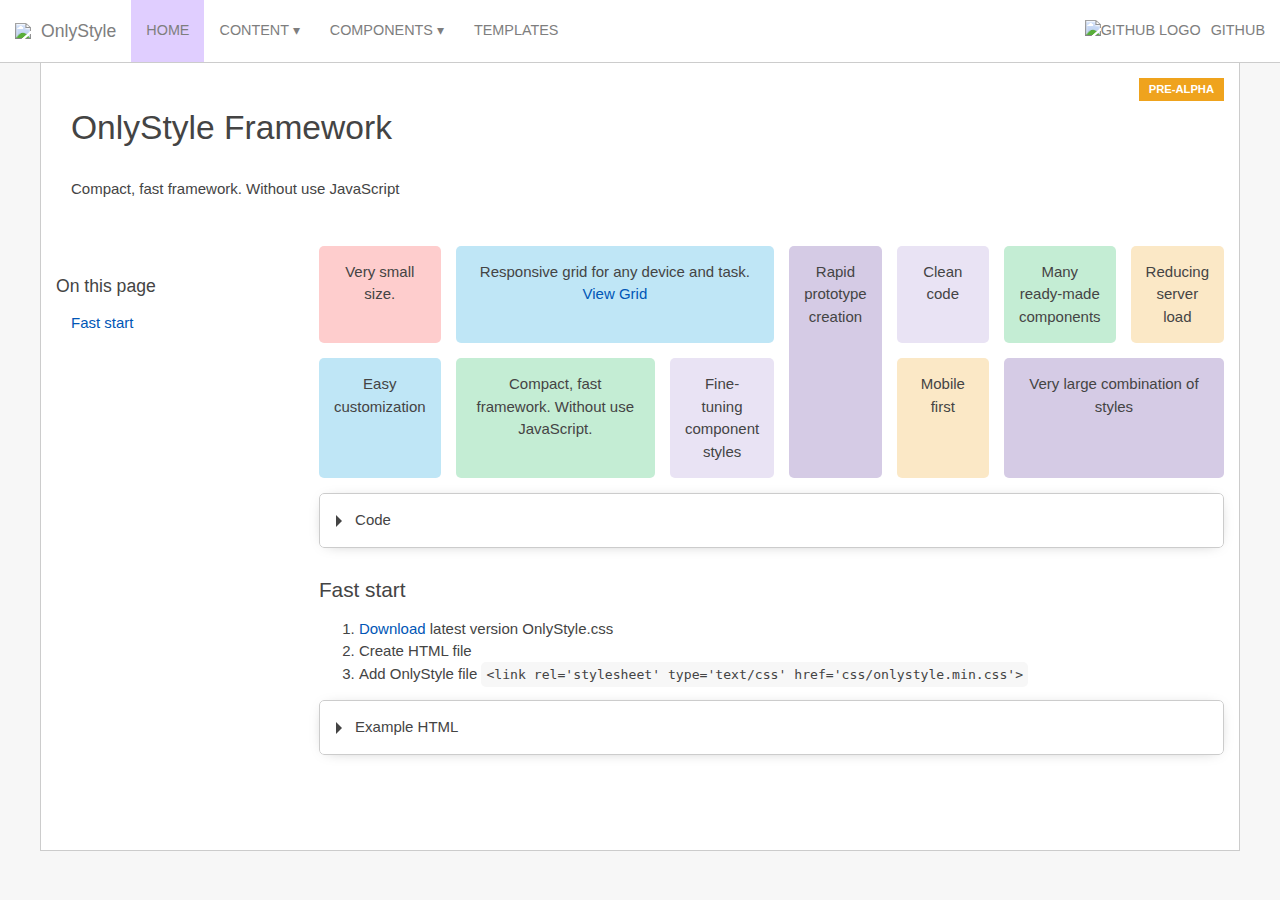
==== commit 528a7ec9: "Fixed bags" ====
--- a/Index.html
+++ b/Index.html
@@ -1,6 +1,9 @@
 <!DOCTYPE html>
-<html lang="en"><head><meta http-equiv="Content-Type" content="text/html; charset=UTF-8">
-    
+<html lang="en">
+
+<head>
+    <meta http-equiv="Content-Type" content="text/html; charset=UTF-8">
+
     <meta http-equiv="X-UA-Compatible" content="IE=edge">
     <meta name="viewport" content="width=device-width, initial-scale=1">
     <title>OnlyStyle Home Page</title>
@@ -26,91 +29,99 @@
     <link href="/css/onlystyle.css" rel="stylesheet">
     <link href="/css/style.css" rel="stylesheet">
 </head>
+
 <body><span id="warning-container"><i data-reactroot=""></i></span>
-<nav class="navbar">
-    <input type="checkbox" id="btnmenu">
-    <div class="brand">
-        <label for="btnmenu" class="btn-menu">
-            <i class="line"></i>
-            <i class="line"></i>
-            <i class="line"></i>
-        </label>
-        <a href="javascript:location.reload();" class="active"><img src="https://onlystyle.site/img/icons/ios/87.png" class="hidden-md">OnlyStyle</a>
-    </div>
-<div class="nav-left">
-    <a href="javascript:location.reload();" class="nav-link text-upper active">Home</a>
-    <div class="nav-dropdown">
-        <button type="button" class="nav-btn-dropdown text-upper">Content</button>
-        <div class="nav-dropdown-menu">
-            <ul class="list-unstyled">
-                <li><a href="https://onlystyle.site/content/colors">Colors</a></li>
-                <li><a href="https://onlystyle.site/content/grid">Grid</a></li>
-                <li><a href="https://onlystyle.site/content/typography">Typography</a></li>
-            </ul>
+    <nav class="navbar">
+        <input type="checkbox" id="btnmenu">
+        <div class="brand">
+            <label for="btnmenu" class="btn-menu">
+                <i class="line"></i>
+                <i class="line"></i>
+                <i class="line"></i>
+            </label>
+            <a href="javascript:location.reload();" class="active"><img src="https://onlystyle.site/img/icons/ios/87.png" class="hidden-md">OnlyStyle</a>
         </div>
-    </div>
-    <div class="nav-dropdown">
-        <button type="button" class="nav-btn-dropdown text-upper">Components</button>
-        <div class="nav-dropdown-menu">
-            <ul class="list-unstyled">
-                <li><a href="https://onlystyle.site/components/alerts">Alerts</a></li>
-                <li><a href="https://onlystyle.site/components/badge">Badge</a></li>
-                <li><a href="https://onlystyle.site/components/breadcrumb">Breadcrumb</a></li>
-                <li><a href="https://onlystyle.site/components/buttons">Buttons</a></li>
-                <li><a href="https://onlystyle.site/components/buttonsgroup">Buttons group</a></li>
-                <li><a href="https://onlystyle.site/components/cards">Cards</a></li>
-                <li><a href="https://onlystyle.site/components/details">Details</a></li>
-                <li><a href="https://onlystyle.site/components/dropdown">Dropdown</a></li>
-                <li><a href="https://onlystyle.site/components/forms">Forms</a></li>
-                <li><a href="https://onlystyle.site/components/listgroup">List group</a></li>
-                <li><a href="https://onlystyle.site/components/navbar">Navbar</a></li>
-                <li><a href="https://onlystyle.site/components/progress">Progress</a></li>
-                <li><a href="https://onlystyle.site/components/spinner">Spinner</a></li>
-                <li><a href="https://onlystyle.site/components/table">Table</a></li>
-                <li><a href="https://onlystyle.site/components/tooltip">Tooltip</a></li>
-            </ul>
+        <div class="nav-left">
+            <a href="javascript:location.reload();" class="nav-link text-upper active">Home</a>
+            <div class="nav-dropdown">
+                <button type="button" class="nav-btn-dropdown text-upper">Content</button>
+                <div class="nav-dropdown-menu">
+                    <ul class="list-unstyled">
+                        <li><a href="https://onlystyle.site/content/colors">Colors</a></li>
+                        <li><a href="https://onlystyle.site/content/grid">Grid</a></li>
+                        <li><a href="https://onlystyle.site/content/typography">Typography</a></li>
+                    </ul>
+                </div>
+            </div>
+            <div class="nav-dropdown">
+                <button type="button" class="nav-btn-dropdown text-upper">Components</button>
+                <div class="nav-dropdown-menu">
+                    <ul class="list-unstyled">
+                        <li><a href="https://onlystyle.site/components/alerts">Alerts</a></li>
+                        <li><a href="https://onlystyle.site/components/badge">Badge</a></li>
+                        <li><a href="https://onlystyle.site/components/breadcrumb">Breadcrumb</a></li>
+                        <li><a href="https://onlystyle.site/components/buttons">Buttons</a></li>
+                        <li><a href="https://onlystyle.site/components/buttonsgroup">Buttons group</a></li>
+                        <li><a href="https://onlystyle.site/components/cards">Cards</a></li>
+                        <li><a href="https://onlystyle.site/components/details">Details</a></li>
+                        <li><a href="https://onlystyle.site/components/dropdown">Dropdown</a></li>
+                        <li><a href="https://onlystyle.site/components/forms">Forms</a></li>
+                        <li><a href="https://onlystyle.site/components/listgroup">List group</a></li>
+                        <li><a href="https://onlystyle.site/components/navbar">Navbar</a></li>
+                        <li><a href="https://onlystyle.site/components/progress">Progress</a></li>
+                        <li><a href="https://onlystyle.site/components/spinner">Spinner</a></li>
+                        <li><a href="https://onlystyle.site/components/table">Table</a></li>
+                        <li><a href="https://onlystyle.site/components/tooltip">Tooltip</a></li>
+                    </ul>
+                </div>
+            </div>
+            <a href="https://onlystyle.site/templates/index.html" class="nav-link text-upper">Templates</a>
         </div>
-    </div>
-    <a href="https://onlystyle.site/templates/index.html" class="nav-link text-upper">Templates</a>
-</div>
-<div class="nav-end">
-    <a href="https://github.com/cjdmitri/onlystyleweb" target="_blank" class="nav-link text-upper" style="display:flex"><img src="https://onlystyle.site/img/github.png" alt="github logo" style="height:22px; width:auto; margin-right:10px"> GitHub</a>
-</div>
-</nav>
+        <div class="nav-end">
+            <a href="https://github.com/cjdmitri/onlystyleweb" target="_blank" class="nav-link text-upper"
+                style="display:flex"><img src="https://onlystyle.site/img/github.png" alt="github logo"
+                    style="height:22px; width:auto; margin-right:10px"> GitHub</a>
+        </div>
+    </nav>
     <main class="container pos-relative">
 
-    <div class="grid g-1 pd-15 pos-relative">
-        <h1>OnlyStyle Framework</h1>
-        <p>Compact, fast framework. Without use JavaScript</p>
-        <span class="badge bg-warning pos-absolute pos-right-0 mg-t-15">PRE-ALPHA</span>
-    </div>
+        <div class="grid g-1 pd-15 pos-relative">
+            <h1>OnlyStyle Framework</h1>
+            <p>Compact, fast framework. Without use JavaScript</p>
+            <span class="badge bg-warning pos-absolute pos-right-0 mg-t-15">PRE-ALPHA</span>
+        </div>
         <div class="grid g-md-9 g-sm-1">
 
-          <div class="col-md-span-2">
-            <div class="grid g-1" id="pagenavigator">
-              <h4>On this page</h4>
-            </div>            
-          </div>
-<div class="col-md-span-7">
-                
-<div class="grid g-sm-2 g-md-6 g-lg-8 fade-in">
-    <div class="pd-15 border-rounded text-center bg-danger-glass">Very small size.</div>
-    <div class="pd-15 border-rounded text-center bg-info-glass col-md-span-3 col-lg-span-3">Responsive grid for any device and task. <a href="https://onlystyle.site/content/grid">View Grid</a></div>
-    <div class="pd-15 border-rounded text-center bg-primary-glass row-md-span-1 row-lg-span-2">Rapid prototype creation</div>
-    <div class="pd-15 border-rounded text-center bg-secondary-glass">Clean code</div>
-    <div class="pd-15 border-rounded text-center bg-success-glass">Many ready-made components</div>
-    <div class="pd-15 border-rounded text-center bg-warning-glass">Reducing server load</div>
-    <div class="pd-15 border-rounded text-center bg-info-glass">Easy customization</div>
-    <div class="pd-15 border-rounded text-center bg-success-glass col-sm-span-1 col-md-span-2 col-lg-span-2">Compact, fast framework. Without use JavaScript.</div>
-    <div class="pd-15 border-rounded text-center bg-secondary-glass">Fine-tuning component styles</div>
-    <div class="pd-15 border-rounded text-center bg-warning-glass">Mobile first</div>
-    <div class="pd-15 border-rounded text-center bg-primary-glass col-sm-span-1 col-md-span-2">Very large combination of styles</div>
-</div>
-<div class="grid g-1">
-    <details class="w-100">
-        <summary>Code</summary>
-        <div class="pd-15 overflow-auto">
-            <pre><code>
+            <div class="col-md-span-2">
+                <div class="grid g-1" id="pagenavigator">
+                    <h4>On this page</h4>
+                </div>
+            </div>
+            <div class="col-md-span-7">
+
+                <div class="grid g-sm-2 g-md-6 g-lg-8 fade-in">
+                    <div class="pd-15 border-rounded text-center bg-danger-glass">Very small size.</div>
+                    <div class="pd-15 border-rounded text-center bg-info-glass col-md-span-3 col-lg-span-3">Responsive
+                        grid for any device and task. <a href="https://onlystyle.site/content/grid">View Grid</a></div>
+                    <div class="pd-15 border-rounded text-center bg-primary-glass row-md-span-1 row-lg-span-2">Rapid
+                        prototype creation</div>
+                    <div class="pd-15 border-rounded text-center bg-secondary-glass">Clean code</div>
+                    <div class="pd-15 border-rounded text-center bg-success-glass">Many ready-made components</div>
+                    <div class="pd-15 border-rounded text-center bg-warning-glass">Reducing server load</div>
+                    <div class="pd-15 border-rounded text-center bg-info-glass">Easy customization</div>
+                    <div
+                        class="pd-15 border-rounded text-center bg-success-glass col-sm-span-1 col-md-span-2 col-lg-span-2">
+                        Compact, fast framework. Without use JavaScript.</div>
+                    <div class="pd-15 border-rounded text-center bg-secondary-glass">Fine-tuning component styles</div>
+                    <div class="pd-15 border-rounded text-center bg-warning-glass">Mobile first</div>
+                    <div class="pd-15 border-rounded text-center bg-primary-glass col-sm-span-1 col-md-span-2">Very
+                        large combination of styles</div>
+                </div>
+                <div class="grid g-1">
+                    <details class="w-100">
+                        <summary>Code</summary>
+                        <div class="pd-15 overflow-auto">
+                            <pre><code>
 &lt;div class="grid g-sm-2 g-md-6 g-lg-8"&gt;
     &lt;div&gt;&lt;/div&gt;
     &lt;div class="col-md-span-3 col-lg-span-3"&gt;&lt;/div&gt;
@@ -125,19 +136,21 @@
     &lt;div class="col-sm-span-1 col-md-span-2"&gt;&lt;/div&gt;
 &lt;/div&gt;
                      </code></pre>
-        </div>
-    </details>
-</div>
-<h3 id="faststart">Fast start</h3>
-<ol>
-    <li><a href="https://onlystyle.site/home/downloadlatestversion">Download </a>latest version OnlyStyle.css</li>
-    <li>Create HTML file</li>
-    <li>Add OnlyStyle file <code>&lt;link rel='stylesheet' type='text/css' href='css/onlystyle.min.css'&gt;</code></li>
-</ol>
-<details class="w-100 mg-t-15">
-    <summary>Example HTML</summary>
-    <div class="pd-15 overflow-auto">
-        <pre><code>
+                        </div>
+                    </details>
+                </div>
+                <h3 id="faststart">Fast start</h3>
+                <ol>
+                    <li><a href="https://onlystyle.site/home/downloadlatestversion">Download </a>latest version
+                        OnlyStyle.css</li>
+                    <li>Create HTML file</li>
+                    <li>Add OnlyStyle file
+                        <code>&lt;link rel='stylesheet' type='text/css' href='css/onlystyle.min.css'&gt;</code></li>
+                </ol>
+                <details class="w-100 mg-t-15">
+                    <summary>Example HTML</summary>
+                    <div class="pd-15 overflow-auto">
+                        <pre><code>
 &lt;!DOCTYPE html&gt;
 &lt;html lang="en"&gt;
 &lt;head&gt;
@@ -157,11 +170,12 @@
 &lt;/body&gt;
 &lt;/html&gt;
             </code></pre>
-    </div>
-</details>
+                    </div>
+                </details>
             </div>
         </div>
     </main>
     <script src="/js/pagenavigator.min.js"></script>
 </body>
+
 </html>--- a/css/onlystyle.css
+++ b/css/onlystyle.css
@@ -5,55 +5,6 @@
 *   Version: 0.1.0
 *   Author: cjdmitri@gmail.com
 */
-:root {
-  --font-family: $font-general;
-  --font-size: $font-size;
-  --heading-weight: $heading-weight;
-  --heading-line-height: $heading-line-height;
-  --background-color: $background-color;
-  --container-width: $container-width;
-  --percent-color: $percent-color;
-  --text-color: $text-color;
-  --text-color-invert: $text-color-invert;
-  --text-color-muted: $text-color-muted;
-  --border-color: $border-color;
-  --border-radius: $border-radius;
-  --border-weight: $border-weight;
-  --border-general: $border-general;
-  --padding-general: $padding-general;
-  --padding-10: $padding-10;
-  --padding-btn: $padding-btn;
-  --padding-btn-lg: $padding-btn-lg;
-  --padding-btn-sm: $padding-btn-sm;
-  --navbar-color: $navbar-color;
-  --a-color: $a-color;
-  --a-color-hover: $a-color-hover;
-  --nav-link-color: $nav-link-color;
-  --nav-link-color-active: $nav-link-color-active;
-  --nav-link-color-hover: $nav-link-color-hover;
-  --shadow-color: $shadow-color;
-  --hover-color: $hover-color;
-  --text-shadow: $text-shadow;
-  --shadow-btn-hover: $shadow-btn-hover;
-  --control-border-color: $control-border-color;
-  --control-placeholder-color: $control-placeholder-color;
-  --control-disabled-color: $control-disabled-color;
-  --bp-sm: $bp-sm;
-  --bp-md: $bp-md;
-  --bp-lg: $bp-lg;
-  --bp-xl: $bp-xl;
-  --bp-xxl: $bp-xxl;
-  /*Colors*/
-  --glassy: $glassy;
-  --white: $white;
-  --primary: $primary;
-  --secondary: $secondary;
-  --success: $success;
-  --info: $info;
-  --warning: $warning;
-  --danger: $danger;
-}
-
 .bg-white, .bg-white::after, .bg-white::before {
   background-color: #FFFFFF !important;
 }
@@ -235,8 +186,7 @@
 }
 
 *, ::after, ::before {
-  -webkit-box-sizing: border-box;
-          box-sizing: border-box;
+  box-sizing: border-box;
   scroll-behavior: smooth;
 }
 
@@ -271,8 +221,7 @@
 ::-webkit-scrollbar-track {
   background: #FFFFFF;
   border-radius: 0px;
-  -webkit-box-shadow: inset 0px 0px 0px 0px #FFFFFF;
-          box-shadow: inset 0px 0px 0px 0px #FFFFFF;
+  box-shadow: inset 0px 0px 0px 0px #FFFFFF;
 }
 
 .hide-scrollbar::-webkit-scrollbar {
@@ -309,18 +258,15 @@
 }
 
 .shadow {
-  -webkit-box-shadow: 0px 0px 10px 1px #E0CEFF;
-          box-shadow: 0px 0px 10px 1px #E0CEFF;
+  box-shadow: 0px 0px 10px 1px #E0CEFF;
 }
 
 .shadow-hide {
-  -webkit-box-shadow: none;
-          box-shadow: none;
+  box-shadow: none;
 }
 
 .hover:hover {
-  -webkit-box-shadow: 0px 0px 10px 1px #E0CEFF;
-          box-shadow: 0px 0px 10px 1px #E0CEFF;
+  box-shadow: 0px 0px 10px 1px #E0CEFF;
 }
 
 .bordered {
@@ -340,6 +286,10 @@
   border-width: 0 !important;
 }
 
+.border-white {
+  border-color: white;
+}
+
 .border-left-5 {
   border-left-style: solid;
   border-left-width: 5px;
@@ -371,18 +321,10 @@
 }
 
 .inline-row {
-  display: -webkit-box;
-  display: -ms-flexbox;
   display: flex;
-  -webkit-box-orient: horizontal;
-  -webkit-box-direction: normal;
-      -ms-flex-direction: row;
-          flex-direction: row;
-  -webkit-box-align: center;
-      -ms-flex-align: center;
-          align-items: center;
-  -ms-flex-wrap: wrap;
-      flex-wrap: wrap;
+  flex-direction: row;
+  align-items: center;
+  flex-wrap: wrap;
 }
 
 .inline-right {
@@ -539,7 +481,6 @@
 }
 
 .grid {
-  display: -ms-grid;
   display: grid;
   grid-gap: 15px;
   margin-bottom: 15px;
@@ -566,8 +507,7 @@
 
 /*default. No responsive*/
 .g-1 {
-  -ms-grid-columns: 1fr;
-      grid-template-columns: 1fr;
+  grid-template-columns: 1fr;
 }
 
 .col-span-1 {
@@ -579,8 +519,7 @@
 }
 
 .g-2 {
-  -ms-grid-columns: (1fr)[2];
-      grid-template-columns: repeat(2, 1fr);
+  grid-template-columns: repeat(2, 1fr);
 }
 
 .col-span-2 {
@@ -592,8 +531,7 @@
 }
 
 .g-3 {
-  -ms-grid-columns: (1fr)[3];
-      grid-template-columns: repeat(3, 1fr);
+  grid-template-columns: repeat(3, 1fr);
 }
 
 .col-span-3 {
@@ -605,8 +543,7 @@
 }
 
 .g-4 {
-  -ms-grid-columns: (1fr)[4];
-      grid-template-columns: repeat(4, 1fr);
+  grid-template-columns: repeat(4, 1fr);
 }
 
 .col-span-4 {
@@ -618,8 +555,7 @@
 }
 
 .g-5 {
-  -ms-grid-columns: (1fr)[5];
-      grid-template-columns: repeat(5, 1fr);
+  grid-template-columns: repeat(5, 1fr);
 }
 
 .col-span-5 {
@@ -631,8 +567,7 @@
 }
 
 .g-6 {
-  -ms-grid-columns: (1fr)[6];
-      grid-template-columns: repeat(6, 1fr);
+  grid-template-columns: repeat(6, 1fr);
 }
 
 .col-span-6 {
@@ -644,8 +579,7 @@
 }
 
 .g-7 {
-  -ms-grid-columns: (1fr)[7];
-      grid-template-columns: repeat(7, 1fr);
+  grid-template-columns: repeat(7, 1fr);
 }
 
 .col-span-7 {
@@ -657,8 +591,7 @@
 }
 
 .g-8 {
-  -ms-grid-columns: (1fr)[8];
-      grid-template-columns: repeat(8, 1fr);
+  grid-template-columns: repeat(8, 1fr);
 }
 
 .col-span-8 {
@@ -670,8 +603,7 @@
 }
 
 .g-9 {
-  -ms-grid-columns: (1fr)[9];
-      grid-template-columns: repeat(9, 1fr);
+  grid-template-columns: repeat(9, 1fr);
 }
 
 .col-span-9 {
@@ -683,8 +615,7 @@
 }
 
 .g-10 {
-  -ms-grid-columns: (1fr)[10];
-      grid-template-columns: repeat(10, 1fr);
+  grid-template-columns: repeat(10, 1fr);
 }
 
 .col-span-10 {
@@ -696,8 +627,7 @@
 }
 
 .g-11 {
-  -ms-grid-columns: (1fr)[11];
-      grid-template-columns: repeat(11, 1fr);
+  grid-template-columns: repeat(11, 1fr);
 }
 
 .col-span-11 {
@@ -709,8 +639,7 @@
 }
 
 .g-12 {
-  -ms-grid-columns: (1fr)[12];
-      grid-template-columns: repeat(12, 1fr);
+  grid-template-columns: repeat(12, 1fr);
 }
 
 .col-span-12 {
@@ -723,8 +652,7 @@
 
 @media (max-width: 575px) {
   .g-xsm-1 {
-    -ms-grid-columns: 1fr;
-        grid-template-columns: 1fr;
+    grid-template-columns: 1fr;
   }
   .col-xsm-span-1 {
     grid-column: span 1;
@@ -733,8 +661,7 @@
     grid-row: span 1;
   }
   .g-xsm-2 {
-    -ms-grid-columns: (1fr)[2];
-        grid-template-columns: repeat(2, 1fr);
+    grid-template-columns: repeat(2, 1fr);
   }
   .col-xsm-span-2 {
     grid-column: span 2;
@@ -743,8 +670,7 @@
     grid-row: span 2;
   }
   .g-xsm-3 {
-    -ms-grid-columns: (1fr)[3];
-        grid-template-columns: repeat(3, 1fr);
+    grid-template-columns: repeat(3, 1fr);
   }
   .col-xsm-span-3 {
     grid-column: span 3;
@@ -753,8 +679,7 @@
     grid-row: span 3;
   }
   .g-xsm-4 {
-    -ms-grid-columns: (1fr)[4];
-        grid-template-columns: repeat(4, 1fr);
+    grid-template-columns: repeat(4, 1fr);
   }
   .col-xsm-span-4 {
     grid-column: span 4;
@@ -763,8 +688,7 @@
     grid-row: span 4;
   }
   .g-xsm-5 {
-    -ms-grid-columns: (1fr)[5];
-        grid-template-columns: repeat(5, 1fr);
+    grid-template-columns: repeat(5, 1fr);
   }
   .col-xsm-span-5 {
     grid-column: span 5;
@@ -773,8 +697,7 @@
     grid-row: span 5;
   }
   .g-xsm-6 {
-    -ms-grid-columns: (1fr)[6];
-        grid-template-columns: repeat(6, 1fr);
+    grid-template-columns: repeat(6, 1fr);
   }
   .col-xsm-span-6 {
     grid-column: span 6;
@@ -783,8 +706,7 @@
     grid-row: span 6;
   }
   .g-xsm-7 {
-    -ms-grid-columns: (1fr)[7];
-        grid-template-columns: repeat(7, 1fr);
+    grid-template-columns: repeat(7, 1fr);
   }
   .col-xsm-span-7 {
     grid-column: span 7;
@@ -793,8 +715,7 @@
     grid-row: span 7;
   }
   .g-xsm-8 {
-    -ms-grid-columns: (1fr)[8];
-        grid-template-columns: repeat(8, 1fr);
+    grid-template-columns: repeat(8, 1fr);
   }
   .col-xsm-span-8 {
     grid-column: span 8;
@@ -803,8 +724,7 @@
     grid-row: span 8;
   }
   .g-xsm-9 {
-    -ms-grid-columns: (1fr)[9];
-        grid-template-columns: repeat(9, 1fr);
+    grid-template-columns: repeat(9, 1fr);
   }
   .col-xsm-span-9 {
     grid-column: span 9;
@@ -813,8 +733,7 @@
     grid-row: span 9;
   }
   .g-xsm-10 {
-    -ms-grid-columns: (1fr)[10];
-        grid-template-columns: repeat(10, 1fr);
+    grid-template-columns: repeat(10, 1fr);
   }
   .col-xsm-span-10 {
     grid-column: span 10;
@@ -823,8 +742,7 @@
     grid-row: span 10;
   }
   .g-xsm-11 {
-    -ms-grid-columns: (1fr)[11];
-        grid-template-columns: repeat(11, 1fr);
+    grid-template-columns: repeat(11, 1fr);
   }
   .col-xsm-span-11 {
     grid-column: span 11;
@@ -833,8 +751,7 @@
     grid-row: span 11;
   }
   .g-xsm-12 {
-    -ms-grid-columns: (1fr)[12];
-        grid-template-columns: repeat(12, 1fr);
+    grid-template-columns: repeat(12, 1fr);
   }
   .col-xsm-span-12 {
     grid-column: span 12;
@@ -846,8 +763,7 @@
 
 @media (min-width: 576px) {
   .g-sm-1 {
-    -ms-grid-columns: (1fr)[1];
-        grid-template-columns: repeat(1, 1fr);
+    grid-template-columns: repeat(1, 1fr);
   }
   .col-sm-span-1 {
     grid-column: span 1;
@@ -856,8 +772,7 @@
     grid-row: span 1;
   }
   .g-sm-2 {
-    -ms-grid-columns: (1fr)[2];
-        grid-template-columns: repeat(2, 1fr);
+    grid-template-columns: repeat(2, 1fr);
   }
   .col-sm-span-2 {
     grid-column: span 2;
@@ -866,8 +781,7 @@
     grid-row: span 2;
   }
   .g-sm-3 {
-    -ms-grid-columns: (1fr)[3];
-        grid-template-columns: repeat(3, 1fr);
+    grid-template-columns: repeat(3, 1fr);
   }
   .col-sm-span-3 {
     grid-column: span 3;
@@ -876,8 +790,7 @@
     grid-row: span 3;
   }
   .g-sm-4 {
-    -ms-grid-columns: (1fr)[4];
-        grid-template-columns: repeat(4, 1fr);
+    grid-template-columns: repeat(4, 1fr);
   }
   .col-sm-span-4 {
     grid-column: span 4;
@@ -886,8 +799,7 @@
     grid-row: span 4;
   }
   .g-sm-5 {
-    -ms-grid-columns: (1fr)[5];
-        grid-template-columns: repeat(5, 1fr);
+    grid-template-columns: repeat(5, 1fr);
   }
   .col-sm-span-5 {
     grid-column: span 5;
@@ -896,8 +808,7 @@
     grid-row: span 5;
   }
   .g-sm-6 {
-    -ms-grid-columns: (1fr)[6];
-        grid-template-columns: repeat(6, 1fr);
+    grid-template-columns: repeat(6, 1fr);
   }
   .col-sm-span-6 {
     grid-column: span 6;
@@ -906,8 +817,7 @@
     grid-row: span 6;
   }
   .g-sm-7 {
-    -ms-grid-columns: (1fr)[7];
-        grid-template-columns: repeat(7, 1fr);
+    grid-template-columns: repeat(7, 1fr);
   }
   .col-sm-span-7 {
     grid-column: span 7;
@@ -916,8 +826,7 @@
     grid-row: span 7;
   }
   .g-sm-8 {
-    -ms-grid-columns: (1fr)[8];
-        grid-template-columns: repeat(8, 1fr);
+    grid-template-columns: repeat(8, 1fr);
   }
   .col-sm-span-8 {
     grid-column: span 8;
@@ -926,8 +835,7 @@
     grid-row: span 8;
   }
   .g-sm-9 {
-    -ms-grid-columns: (1fr)[9];
-        grid-template-columns: repeat(9, 1fr);
+    grid-template-columns: repeat(9, 1fr);
   }
   .col-sm-span-9 {
     grid-column: span 9;
@@ -936,8 +844,7 @@
     grid-row: span 9;
   }
   .g-sm-10 {
-    -ms-grid-columns: (1fr)[10];
-        grid-template-columns: repeat(10, 1fr);
+    grid-template-columns: repeat(10, 1fr);
   }
   .col-sm-span-10 {
     grid-column: span 10;
@@ -946,8 +853,7 @@
     grid-row: span 10;
   }
   .g-sm-11 {
-    -ms-grid-columns: (1fr)[11];
-        grid-template-columns: repeat(11, 1fr);
+    grid-template-columns: repeat(11, 1fr);
   }
   .col-sm-span-11 {
     grid-column: span 11;
@@ -956,8 +862,7 @@
     grid-row: span 11;
   }
   .g-sm-12 {
-    -ms-grid-columns: (1fr)[12];
-        grid-template-columns: repeat(12, 1fr);
+    grid-template-columns: repeat(12, 1fr);
   }
   .col-sm-span-12 {
     grid-column: span 12;
@@ -969,8 +874,7 @@
 
 @media (min-width: 768px) {
   .g-md-1 {
-    -ms-grid-columns: (1fr)[1];
-        grid-template-columns: repeat(1, 1fr);
+    grid-template-columns: repeat(1, 1fr);
   }
   .col-md-span-1 {
     grid-column: span 1;
@@ -979,8 +883,7 @@
     grid-row: span 1;
   }
   .g-md-2 {
-    -ms-grid-columns: (1fr)[2];
-        grid-template-columns: repeat(2, 1fr);
+    grid-template-columns: repeat(2, 1fr);
   }
   .col-md-span-2 {
     grid-column: span 2;
@@ -989,8 +892,7 @@
     grid-row: span 2;
   }
   .g-md-3 {
-    -ms-grid-columns: (1fr)[3];
-        grid-template-columns: repeat(3, 1fr);
+    grid-template-columns: repeat(3, 1fr);
   }
   .col-md-span-3 {
     grid-column: span 3;
@@ -999,8 +901,7 @@
     grid-row: span 3;
   }
   .g-md-4 {
-    -ms-grid-columns: (1fr)[4];
-        grid-template-columns: repeat(4, 1fr);
+    grid-template-columns: repeat(4, 1fr);
   }
   .col-md-span-4 {
     grid-column: span 4;
@@ -1009,8 +910,7 @@
     grid-row: span 4;
   }
   .g-md-5 {
-    -ms-grid-columns: (1fr)[5];
-        grid-template-columns: repeat(5, 1fr);
+    grid-template-columns: repeat(5, 1fr);
   }
   .col-md-span-5 {
     grid-column: span 5;
@@ -1019,8 +919,7 @@
     grid-row: span 5;
   }
   .g-md-6 {
-    -ms-grid-columns: (1fr)[6];
-        grid-template-columns: repeat(6, 1fr);
+    grid-template-columns: repeat(6, 1fr);
   }
   .col-md-span-6 {
     grid-column: span 6;
@@ -1029,8 +928,7 @@
     grid-row: span 6;
   }
   .g-md-7 {
-    -ms-grid-columns: (1fr)[7];
-        grid-template-columns: repeat(7, 1fr);
+    grid-template-columns: repeat(7, 1fr);
   }
   .col-md-span-7 {
     grid-column: span 7;
@@ -1039,8 +937,7 @@
     grid-row: span 7;
   }
   .g-md-8 {
-    -ms-grid-columns: (1fr)[8];
-        grid-template-columns: repeat(8, 1fr);
+    grid-template-columns: repeat(8, 1fr);
   }
   .col-md-span-8 {
     grid-column: span 8;
@@ -1049,8 +946,7 @@
     grid-row: span 8;
   }
   .g-md-9 {
-    -ms-grid-columns: (1fr)[9];
-        grid-template-columns: repeat(9, 1fr);
+    grid-template-columns: repeat(9, 1fr);
   }
   .col-md-span-9 {
     grid-column: span 9;
@@ -1059,8 +955,7 @@
     grid-row: span 9;
   }
   .g-md-10 {
-    -ms-grid-columns: (1fr)[10];
-        grid-template-columns: repeat(10, 1fr);
+    grid-template-columns: repeat(10, 1fr);
   }
   .col-md-span-10 {
     grid-column: span 10;
@@ -1069,8 +964,7 @@
     grid-row: span 10;
   }
   .g-md-11 {
-    -ms-grid-columns: (1fr)[11];
-        grid-template-columns: repeat(11, 1fr);
+    grid-template-columns: repeat(11, 1fr);
   }
   .col-md-span-11 {
     grid-column: span 11;
@@ -1079,8 +973,7 @@
     grid-row: span 11;
   }
   .g-md-12 {
-    -ms-grid-columns: (1fr)[12];
-        grid-template-columns: repeat(12, 1fr);
+    grid-template-columns: repeat(12, 1fr);
   }
   .col-md-span-12 {
     grid-column: span 12;
@@ -1092,8 +985,7 @@
 
 @media (min-width: 1024px) {
   .g-lg-1 {
-    -ms-grid-columns: (1fr)[1];
-        grid-template-columns: repeat(1, 1fr);
+    grid-template-columns: repeat(1, 1fr);
   }
   .col-lg-span-1 {
     grid-column: span 1;
@@ -1102,8 +994,7 @@
     grid-row: span 1;
   }
   .g-lg-2 {
-    -ms-grid-columns: (1fr)[2];
-        grid-template-columns: repeat(2, 1fr);
+    grid-template-columns: repeat(2, 1fr);
   }
   .col-lg-span-2 {
     grid-column: span 2;
@@ -1112,8 +1003,7 @@
     grid-row: span 2;
   }
   .g-lg-3 {
-    -ms-grid-columns: (1fr)[3];
-        grid-template-columns: repeat(3, 1fr);
+    grid-template-columns: repeat(3, 1fr);
   }
   .col-lg-span-3 {
     grid-column: span 3;
@@ -1122,8 +1012,7 @@
     grid-row: span 3;
   }
   .g-lg-4 {
-    -ms-grid-columns: (1fr)[4];
-        grid-template-columns: repeat(4, 1fr);
+    grid-template-columns: repeat(4, 1fr);
   }
   .col-lg-span-4 {
     grid-column: span 4;
@@ -1132,8 +1021,7 @@
     grid-row: span 4;
   }
   .g-lg-5 {
-    -ms-grid-columns: (1fr)[5];
-        grid-template-columns: repeat(5, 1fr);
+    grid-template-columns: repeat(5, 1fr);
   }
   .col-lg-span-5 {
     grid-column: span 5;
@@ -1142,8 +1030,7 @@
     grid-row: span 5;
   }
   .g-lg-6 {
-    -ms-grid-columns: (1fr)[6];
-        grid-template-columns: repeat(6, 1fr);
+    grid-template-columns: repeat(6, 1fr);
   }
   .col-lg-span-6 {
     grid-column: span 6;
@@ -1152,8 +1039,7 @@
     grid-row: span 6;
   }
   .g-lg-7 {
-    -ms-grid-columns: (1fr)[7];
-        grid-template-columns: repeat(7, 1fr);
+    grid-template-columns: repeat(7, 1fr);
   }
   .col-lg-span-7 {
     grid-column: span 7;
@@ -1162,8 +1048,7 @@
     grid-row: span 7;
   }
   .g-lg-8 {
-    -ms-grid-columns: (1fr)[8];
-        grid-template-columns: repeat(8, 1fr);
+    grid-template-columns: repeat(8, 1fr);
   }
   .col-lg-span-8 {
     grid-column: span 8;
@@ -1172,8 +1057,7 @@
     grid-row: span 8;
   }
   .g-lg-9 {
-    -ms-grid-columns: (1fr)[9];
-        grid-template-columns: repeat(9, 1fr);
+    grid-template-columns: repeat(9, 1fr);
   }
   .col-lg-span-9 {
     grid-column: span 9;
@@ -1182,8 +1066,7 @@
     grid-row: span 9;
   }
   .g-lg-10 {
-    -ms-grid-columns: (1fr)[10];
-        grid-template-columns: repeat(10, 1fr);
+    grid-template-columns: repeat(10, 1fr);
   }
   .col-lg-span-10 {
     grid-column: span 10;
@@ -1192,8 +1075,7 @@
     grid-row: span 10;
   }
   .g-lg-11 {
-    -ms-grid-columns: (1fr)[11];
-        grid-template-columns: repeat(11, 1fr);
+    grid-template-columns: repeat(11, 1fr);
   }
   .col-lg-span-11 {
     grid-column: span 11;
@@ -1202,8 +1084,7 @@
     grid-row: span 11;
   }
   .g-lg-12 {
-    -ms-grid-columns: (1fr)[12];
-        grid-template-columns: repeat(12, 1fr);
+    grid-template-columns: repeat(12, 1fr);
   }
   .col-lg-span-12 {
     grid-column: span 12;
@@ -1215,8 +1096,7 @@
 
 @media (min-width: 1200px) {
   .g-xl-1 {
-    -ms-grid-columns: (1fr)[1];
-        grid-template-columns: repeat(1, 1fr);
+    grid-template-columns: repeat(1, 1fr);
   }
   .col-xl-span-1 {
     grid-column: span 1;
@@ -1225,8 +1105,7 @@
     grid-row: span 1;
   }
   .g-xl-2 {
-    -ms-grid-columns: (1fr)[2];
-        grid-template-columns: repeat(2, 1fr);
+    grid-template-columns: repeat(2, 1fr);
   }
   .col-xl-span-2 {
     grid-column: span 2;
@@ -1235,8 +1114,7 @@
     grid-row: span 2;
   }
   .g-xl-3 {
-    -ms-grid-columns: (1fr)[3];
-        grid-template-columns: repeat(3, 1fr);
+    grid-template-columns: repeat(3, 1fr);
   }
   .col-xl-span-3 {
     grid-column: span 3;
@@ -1245,8 +1123,7 @@
     grid-row: span 3;
   }
   .g-xl-4 {
-    -ms-grid-columns: (1fr)[4];
-        grid-template-columns: repeat(4, 1fr);
+    grid-template-columns: repeat(4, 1fr);
   }
   .col-xl-span-4 {
     grid-column: span 4;
@@ -1255,8 +1132,7 @@
     grid-row: span 4;
   }
   .g-xl-5 {
-    -ms-grid-columns: (1fr)[5];
-        grid-template-columns: repeat(5, 1fr);
+    grid-template-columns: repeat(5, 1fr);
   }
   .col-xl-span-5 {
     grid-column: span 5;
@@ -1265,8 +1141,7 @@
     grid-row: span 5;
   }
   .g-xl-6 {
-    -ms-grid-columns: (1fr)[6];
-        grid-template-columns: repeat(6, 1fr);
+    grid-template-columns: repeat(6, 1fr);
   }
   .col-xl-span-6 {
     grid-column: span 6;
@@ -1275,8 +1150,7 @@
     grid-row: span 6;
   }
   .g-xl-7 {
-    -ms-grid-columns: (1fr)[7];
-        grid-template-columns: repeat(7, 1fr);
+    grid-template-columns: repeat(7, 1fr);
   }
   .col-xl-span-7 {
     grid-column: span 7;
@@ -1285,8 +1159,7 @@
     grid-row: span 7;
   }
   .g-xl-8 {
-    -ms-grid-columns: (1fr)[8];
-        grid-template-columns: repeat(8, 1fr);
+    grid-template-columns: repeat(8, 1fr);
   }
   .col-xl-span-8 {
     grid-column: span 8;
@@ -1295,8 +1168,7 @@
     grid-row: span 8;
   }
   .g-xl-9 {
-    -ms-grid-columns: (1fr)[9];
-        grid-template-columns: repeat(9, 1fr);
+    grid-template-columns: repeat(9, 1fr);
   }
   .col-xl-span-9 {
     grid-column: span 9;
@@ -1305,8 +1177,7 @@
     grid-row: span 9;
   }
   .g-xl-10 {
-    -ms-grid-columns: (1fr)[10];
-        grid-template-columns: repeat(10, 1fr);
+    grid-template-columns: repeat(10, 1fr);
   }
   .col-xl-span-10 {
     grid-column: span 10;
@@ -1315,8 +1186,7 @@
     grid-row: span 10;
   }
   .g-xl-11 {
-    -ms-grid-columns: (1fr)[11];
-        grid-template-columns: repeat(11, 1fr);
+    grid-template-columns: repeat(11, 1fr);
   }
   .col-xl-span-11 {
     grid-column: span 11;
@@ -1325,8 +1195,7 @@
     grid-row: span 11;
   }
   .g-xl-12 {
-    -ms-grid-columns: (1fr)[12];
-        grid-template-columns: repeat(12, 1fr);
+    grid-template-columns: repeat(12, 1fr);
   }
   .col-xl-span-12 {
     grid-column: span 12;
@@ -1338,8 +1207,7 @@
 
 @media (min-width: 1400px) {
   .g-xxl-1 {
-    -ms-grid-columns: (1fr)[1];
-        grid-template-columns: repeat(1, 1fr);
+    grid-template-columns: repeat(1, 1fr);
   }
   .col-xxl-span-1 {
     grid-column: span 1;
@@ -1348,8 +1216,7 @@
     grid-row: span 1;
   }
   .g-xxl-2 {
-    -ms-grid-columns: (1fr)[2];
-        grid-template-columns: repeat(2, 1fr);
+    grid-template-columns: repeat(2, 1fr);
   }
   .col-xxl-span-2 {
     grid-column: span 2;
@@ -1358,8 +1225,7 @@
     grid-row: span 2;
   }
   .g-xxl-3 {
-    -ms-grid-columns: (1fr)[3];
-        grid-template-columns: repeat(3, 1fr);
+    grid-template-columns: repeat(3, 1fr);
   }
   .col-xxl-span-3 {
     grid-column: span 3;
@@ -1368,8 +1234,7 @@
     grid-row: span 3;
   }
   .g-xxl-4 {
-    -ms-grid-columns: (1fr)[4];
-        grid-template-columns: repeat(4, 1fr);
+    grid-template-columns: repeat(4, 1fr);
   }
   .col-xxl-span-4 {
     grid-column: span 4;
@@ -1378,8 +1243,7 @@
     grid-row: span 4;
   }
   .g-xxl-5 {
-    -ms-grid-columns: (1fr)[5];
-        grid-template-columns: repeat(5, 1fr);
+    grid-template-columns: repeat(5, 1fr);
   }
   .col-xxl-span-5 {
     grid-column: span 5;
@@ -1388,8 +1252,7 @@
     grid-row: span 5;
   }
   .g-xxl-6 {
-    -ms-grid-columns: (1fr)[6];
-        grid-template-columns: repeat(6, 1fr);
+    grid-template-columns: repeat(6, 1fr);
   }
   .col-xxl-span-6 {
     grid-column: span 6;
@@ -1398,8 +1261,7 @@
     grid-row: span 6;
   }
   .g-xxl-7 {
-    -ms-grid-columns: (1fr)[7];
-        grid-template-columns: repeat(7, 1fr);
+    grid-template-columns: repeat(7, 1fr);
   }
   .col-xxl-span-7 {
     grid-column: span 7;
@@ -1408,8 +1270,7 @@
     grid-row: span 7;
   }
   .g-xxl-8 {
-    -ms-grid-columns: (1fr)[8];
-        grid-template-columns: repeat(8, 1fr);
+    grid-template-columns: repeat(8, 1fr);
   }
   .col-xxl-span-8 {
     grid-column: span 8;
@@ -1418,8 +1279,7 @@
     grid-row: span 8;
   }
   .g-xxl-9 {
-    -ms-grid-columns: (1fr)[9];
-        grid-template-columns: repeat(9, 1fr);
+    grid-template-columns: repeat(9, 1fr);
   }
   .col-xxl-span-9 {
     grid-column: span 9;
@@ -1428,8 +1288,7 @@
     grid-row: span 9;
   }
   .g-xxl-10 {
-    -ms-grid-columns: (1fr)[10];
-        grid-template-columns: repeat(10, 1fr);
+    grid-template-columns: repeat(10, 1fr);
   }
   .col-xxl-span-10 {
     grid-column: span 10;
@@ -1438,8 +1297,7 @@
     grid-row: span 10;
   }
   .g-xxl-11 {
-    -ms-grid-columns: (1fr)[11];
-        grid-template-columns: repeat(11, 1fr);
+    grid-template-columns: repeat(11, 1fr);
   }
   .col-xxl-span-11 {
     grid-column: span 11;
@@ -1448,8 +1306,7 @@
     grid-row: span 11;
   }
   .g-xxl-12 {
-    -ms-grid-columns: (1fr)[12];
-        grid-template-columns: repeat(12, 1fr);
+    grid-template-columns: repeat(12, 1fr);
   }
   .col-xxl-span-12 {
     grid-column: span 12;
@@ -1496,54 +1353,45 @@
 .alert {
   display: block;
   position: relative;
-  padding: var(--padding-general);
-  border-radius: var(--border-radius);
-  margin-bottom: var(--padding-general);
+  padding: 15px;
+  border-radius: 5px;
+  margin-bottom: 15px;
 }
 
 .btn {
   /*display: inline-block;*/
-  display: -webkit-inline-box;
-  display: -ms-inline-flexbox;
   display: inline-flex;
   position: relative;
-  -webkit-box-align: center;
-      -ms-flex-align: center;
-          align-items: center;
+  align-items: center;
   font-weight: 400;
-  color: var(--text-color);
+  color: #444444;
   text-align: center;
   vertical-align: middle;
   -webkit-user-select: none;
   -moz-user-select: none;
   -ms-user-select: none;
   user-select: none;
-  background-color: var(--white);
-  border: var(--border-general);
-  padding: var(--padding-btn);
+  background-color: #FFFFFF;
+  border: 1px solid #ccc;
+  padding: 6px 10px;
   font-size: 0.875rem;
   line-height: 1.6;
-  border-radius: var(--border-radius);
-  -webkit-transition: color 0.15s ease-in-out, background-color 0.15s ease-in-out, border-color 0.15s ease-in-out, -webkit-box-shadow 0.15s ease-in-out;
-  transition: color 0.15s ease-in-out, background-color 0.15s ease-in-out, border-color 0.15s ease-in-out, -webkit-box-shadow 0.15s ease-in-out;
+  border-radius: 5px;
   transition: color 0.15s ease-in-out, background-color 0.15s ease-in-out, border-color 0.15s ease-in-out, box-shadow 0.15s ease-in-out;
-  transition: color 0.15s ease-in-out, background-color 0.15s ease-in-out, border-color 0.15s ease-in-out, box-shadow 0.15s ease-in-out, -webkit-box-shadow 0.15s ease-in-out;
 }
 
 .btn:hover,
 a.btn:hover {
   text-decoration: none;
   z-index: 2;
-  -webkit-box-shadow: var(--shadow-btn-hover);
-          box-shadow: var(--shadow-btn-hover);
-  color: var(--text-color);
+  box-shadow: 0px 0px 10px 1px #E0CEFF;
+  color: #444444;
 }
 
 .btn:focus, .btn.focus {
   outline: 0;
   /* box-shadow: 0 0 0 0.2rem rgba(89, 49, 150, 0.25);*/
-  -webkit-box-shadow: var(--shadow-btn-hover);
-          box-shadow: var(--shadow-btn-hover);
+  box-shadow: 0px 0px 10px 1px #E0CEFF;
 }
 
 .btn.disabled, .btn:disabled {
@@ -1561,18 +1409,18 @@
 
 .btn-lg, .btn-group-lg > .btn,
 .btn-group-lg > .form-control {
-  padding: var(--padding-btn-lg);
+  padding: 7px 14px;
   font-size: 1.09375rem;
   line-height: 1.5;
-  border-radius: var(--border-radius);
+  border-radius: 5px;
 }
 
 .btn-sm, .btn-group-sm > .btn,
 .btn-group-sm > .form-control {
-  padding: var(--padding-btn-sm);
+  padding: 4px 8px;
   font-size: 0.765625rem;
   line-height: 1.5;
-  border-radius: var(--border-radius);
+  border-radius: 5px;
 }
 
 .btn-block {
@@ -1586,24 +1434,19 @@
 
 .breadcrumb {
   list-style: none;
-  display: -webkit-box;
-  display: -ms-flexbox;
   display: flex;
-  -ms-flex-wrap: wrap;
-      flex-wrap: wrap;
+  flex-wrap: wrap;
   padding: 0;
   margin: 0;
-  -webkit-box-align: center;
-      -ms-flex-align: center;
-          align-items: center;
+  align-items: center;
 }
 
 .breadcrumb > li {
-  margin-right: var(--padding-general);
+  margin-right: 15px;
 }
 
 .breadcrumb > li::after {
-  margin-left: var(--padding-general);
+  margin-left: 15px;
   content: '/';
 }
 
@@ -1613,20 +1456,12 @@
 }
 
 .brand {
-  display: -webkit-box;
-  display: -ms-flexbox;
   display: flex;
-  -webkit-box-orient: horizontal;
-  -webkit-box-direction: normal;
-      -ms-flex-direction: row;
-          flex-direction: row;
-  -webkit-box-align: center;
-      -ms-flex-align: center;
-          align-items: center;
+  flex-direction: row;
+  align-items: center;
 }
 
 .navbar.navbar-fixed {
-  position: -webkit-sticky;
   position: sticky;
   width: 100%;
   top: 0;
@@ -1637,16 +1472,9 @@
   font-weight: 500;
   padding-left: 15px;
   padding-right: 15px;
-  display: -webkit-box;
-  display: -ms-flexbox;
   display: flex;
-  -webkit-box-orient: horizontal;
-  -webkit-box-direction: normal;
-      -ms-flex-direction: row;
-          flex-direction: row;
-  -webkit-box-align: center;
-      -ms-flex-align: center;
-          align-items: center;
+  flex-direction: row;
+  align-items: center;
   color: #7e7e7e;
 }
 
@@ -1658,16 +1486,9 @@
 
 .navbar {
   background-color: #FFFFFF;
-  display: -webkit-box;
-  display: -ms-flexbox;
   display: flex;
-  -webkit-box-orient: horizontal;
-  -webkit-box-direction: normal;
-      -ms-flex-direction: row;
-          flex-direction: row;
-  -webkit-box-align: center;
-      -ms-flex-align: center;
-          align-items: center;
+  flex-direction: row;
+  align-items: center;
   position: relative;
   z-index: 200;
   border-bottom: 1px solid #ccc;
@@ -1695,14 +1516,14 @@
   padding: 20px 15px;
   cursor: pointer;
   text-decoration: none;
-  font-size: 14px;
+  font-size: .9rem;
+  line-height: inherit;
 }
 
 .nav-btn-dropdown::after,
 .nav-btn-dropdown::before,
 .nav-link::after,
 .nav-link::before {
-  -webkit-transition: all .5s;
   transition: all .5s;
 }
 
@@ -1720,6 +1541,12 @@
 .nav-link.active {
   background-color: #E0CEFF;
   color: #7e7e7e;
+}
+
+.nav-left {
+  display: flex;
+  align-items: center;
+  justify-items: baseline;
 }
 
 .nav-end {
@@ -1768,13 +1595,8 @@
 
 @media (max-width: 768px) {
   .navbar {
-    -webkit-box-orient: vertical;
-    -webkit-box-direction: normal;
-        -ms-flex-direction: column;
-            flex-direction: column;
-    -webkit-box-align: stretch;
-        -ms-flex-align: stretch;
-            align-items: stretch;
+    flex-direction: column;
+    align-items: stretch;
   }
   .nav-left, .nav-end {
     display: none;
@@ -1791,13 +1613,9 @@
   /*При нажатии на костыль, показываем или скрываем меню*/
   #btnmenu:checked ~ div.nav-left,
   #btnmenu:checked ~ div.nav-end {
-    display: -webkit-box;
-    display: -ms-flexbox;
     display: flex;
-    -webkit-box-orient: vertical;
-    -webkit-box-direction: normal;
-        -ms-flex-direction: column;
-            flex-direction: column;
+    flex-direction: column;
+    align-items: inherit;
     animation: fade-in 0.5s;
     -moz-animation: fade-in 0.5s;
     -webkit-animation: fade-in 0.5s;
@@ -1894,15 +1712,9 @@
   display: block;
   margin: 0 auto;
   background-color: #FFFFFF;
-  -webkit-box-shadow: 0 0.1rem 1rem -0.5rem rgba(0, 0, 0, 0.4);
-          box-shadow: 0 0.1rem 1rem -0.5rem rgba(0, 0, 0, 0.4);
+  box-shadow: 0 0.1rem 1rem -0.5rem rgba(0, 0, 0, 0.4);
   border-radius: 5px;
   overflow: hidden;
-}
-
-details:hover {
-  /*box-shadow: $shadow-btn-hover;
-    z-index:2;*/
 }
 
 summary {
@@ -1940,11 +1752,8 @@
   position: absolute;
   top: 1.3rem;
   left: 1rem;
-  -webkit-transform: rotate(0);
-          transform: rotate(0);
-  -webkit-transform-origin: .2rem 50%;
-          transform-origin: .2rem 50%;
-  -webkit-transition: .25s transform ease;
+  transform: rotate(0);
+  transform-origin: .2rem 50%;
   transition: .25s transform ease;
 }
 
@@ -1999,8 +1808,7 @@
 }
 
 details[open] > summary:before {
-  -webkit-transform: rotate(90deg);
-          transform: rotate(90deg);
+  transform: rotate(90deg);
 }
 
 details summary::-webkit-details-marker {
@@ -2031,35 +1839,30 @@
 
 .card {
   display: block;
-  background-color: var(--white);
+  background-color: #FFFFFF;
   word-wrap: break-word;
-  border: var(--border-general);
-  border-radius: var(--border-radius);
+  border: 1px solid #ccc;
+  border-radius: 5px;
   /*overflow: auto;*/
 }
 
 .card-header {
-  background-color: var(--background-color);
-  border-bottom: var(--border-general);
-  padding: var(--padding-general);
-  border-top-left-radius: var(--border-radius);
-  border-top-right-radius: var(--border-radius);
+  background-color: #f7f7f7;
+  border-bottom: 1px solid #ccc;
+  padding: 15px;
+  border-top-left-radius: 5px;
+  border-top-right-radius: 5px;
 }
 
 .card-body {
-  padding: var(--padding-general);
+  padding: 15px;
 }
 
 .input-group {
   position: relative;
-  display: -webkit-box;
-  display: -ms-flexbox;
   display: flex;
-  -ms-flex-wrap: wrap;
-      flex-wrap: wrap;
-  -webkit-box-align: stretch;
-      -ms-flex-align: stretch;
-          align-items: stretch;
+  flex-wrap: wrap;
+  align-items: stretch;
   width: 100%;
 }
 
@@ -2088,9 +1891,7 @@
 .input-group > .form-control,
 .input-group > .form-select {
   position: relative;
-  -webkit-box-flex: 1;
-      -ms-flex: 1 1 auto;
-          flex: 1 1 auto;
+  flex: 1 1 auto;
   width: 1%;
 }
 
@@ -2100,12 +1901,8 @@
 }
 
 .input-group-text {
-  display: -webkit-box;
-  display: -ms-flexbox;
   display: flex;
-  -webkit-box-align: center;
-      -ms-flex-align: center;
-          align-items: center;
+  align-items: center;
   padding: 0 10px;
   font-size: 1rem;
   font-weight: 400;
@@ -2118,11 +1915,9 @@
 }
 
 .list-group {
-  display: -ms-grid;
   display: grid;
   grid-gap: 0;
-  -ms-grid-rows: 1fr;
-      grid-template-rows: 1fr;
+  grid-template-rows: 1fr;
   list-style: none;
   padding: 0;
 }
@@ -2175,8 +1970,7 @@
 
 .close:focus {
   outline: solid 0 transparent;
-  -webkit-box-shadow: 0 0 0 1px rgba(255, 0, 0, 0.5);
-          box-shadow: 0 0 0 1px rgba(255, 0, 0, 0.5);
+  box-shadow: 0 0 0 1px rgba(255, 0, 0, 0.5);
 }
 
 .close:hover {
@@ -2190,15 +1984,13 @@
   width: .125em;
   height: 70%;
   border-radius: .125em;
-  -webkit-transform: rotate(45deg);
-          transform: rotate(45deg);
+  transform: rotate(45deg);
   background: currentcolor;
   content: '';
 }
 
 .close:after {
-  -webkit-transform: rotate(-45deg);
-          transform: rotate(-45deg);
+  transform: rotate(-45deg);
 }
 
 .badge {
@@ -2308,10 +2100,10 @@
   visibility: hidden;
   opacity: 0;
   -webkit-transition: opacity 0.2s ease-in-out, visibility 0.2s ease-in-out, -webkit-transform 0.2s cubic-bezier(0.71, 1.7, 0.77, 1.24);
-  transition: opacity 0.2s ease-in-out, visibility 0.2s ease-in-out, -webkit-transform 0.2s cubic-bezier(0.71, 1.7, 0.77, 1.24);
+  -moz-transition: opacity 0.2s ease-in-out, visibility 0.2s ease-in-out, -moz-transform 0.2s cubic-bezier(0.71, 1.7, 0.77, 1.24);
   transition: opacity 0.2s ease-in-out, visibility 0.2s ease-in-out, transform 0.2s cubic-bezier(0.71, 1.7, 0.77, 1.24);
-  transition: opacity 0.2s ease-in-out, visibility 0.2s ease-in-out, transform 0.2s cubic-bezier(0.71, 1.7, 0.77, 1.24), -webkit-transform 0.2s cubic-bezier(0.71, 1.7, 0.77, 1.24);
   -webkit-transform: translate3d(0, 0, 0);
+  -moz-transform: translate3d(0, 0, 0);
   transform: translate3d(0, 0, 0);
   pointer-events: none;
 }
@@ -2390,6 +2182,7 @@
 .tooltip-top:focus:before,
 .tooltip-top:focus:after {
   -webkit-transform: translateY(-12px);
+  -moz-transform: translateY(-12px);
   transform: translateY(-12px);
 }
 
@@ -2415,6 +2208,7 @@
 .tooltip-left:focus:before,
 .tooltip-left:focus:after {
   -webkit-transform: translateX(-12px);
+  -moz-transform: translateX(-12px);
   transform: translateX(-12px);
 }
 
@@ -2439,6 +2233,7 @@
 .tooltip-bottom:focus:before,
 .tooltip-bottom:focus:after {
   -webkit-transform: translateY(12px);
+  -moz-transform: translateY(12px);
   transform: translateY(12px);
 }
 
@@ -2462,6 +2257,7 @@
 .tooltip-right:focus:before,
 .tooltip-right:focus:after {
   -webkit-transform: translateX(12px);
+  -moz-transform: translateX(12px);
   transform: translateX(12px);
 }
 
@@ -2477,12 +2273,8 @@
 }
 
 .progress {
-  display: -webkit-box;
-  display: -ms-flexbox;
   display: flex;
-  -webkit-box-align: center;
-      -ms-flex-align: center;
-          align-items: center;
+  align-items: center;
   height: 20px;
   background-color: #f7f7f7;
   border-radius: 5px;
@@ -2504,8 +2296,7 @@
   border-radius: 50%;
   border: 3px solid #ccc;
   border-top-color: #120089;
-  -webkit-animation: spinner 1s linear infinite;
-          animation: spinner 1s linear infinite;
+  animation: spinner 1s linear infinite;
 }
 
 .spinner-lg {
@@ -2817,15 +2608,7 @@
   box-shadow: inset 0 1px 1px rgba(0, 0, 0, 0.075), 0 0 8px rgba(102, 175, 233, 0.6);
 }
 
-.form-control::-webkit-input-placeholder {
-  color: #737D85;
-}
-
-.form-control:-ms-input-placeholder {
-  color: #737D85;
-}
-
-.form-control::-ms-input-placeholder {
+.form-control::-moz-placeholder {
   color: #737D85;
 }
 
@@ -2892,6 +2675,16 @@
   }
 }
 
+@-moz-keyframes fade-in {
+  /* Firefox */
+  from {
+    opacity: 0;
+  }
+  to {
+    opacity: 1;
+  }
+}
+
 @-webkit-keyframes fade-in {
   /* Safari and Chrome */
   from {
@@ -2902,30 +2695,44 @@
   }
 }
 
+@-o-keyframes fade-in {
+  /* Opera */
+  from {
+    opacity: 0;
+  }
+  to {
+    opacity: 1;
+  }
+}
+
 @keyframes spinner {
   to {
-    -webkit-transform: rotate(360deg);
-            transform: rotate(360deg);
+    transform: rotate(360deg);
+  }
+}
+
+@-moz-keyframes spinner {
+  to {
+    transform: rotate(360deg);
   }
 }
 
 @-webkit-keyframes spinner {
   to {
-    -webkit-transform: rotate(360deg);
-            transform: rotate(360deg);
+    transform: rotate(360deg);
   }
 }
 
 .pos-relative {
-  position: relative !important;
+  position: relative;
 }
 
 .pos-absolute {
-  position: absolute !important;
+  position: absolute;
 }
 
 .pos-fixed {
-  position: fixed !important;
+  position: fixed;
   z-index: 200;
 }
 
@@ -2934,88 +2741,87 @@
 }
 
 .pos-sticky {
-  position: -webkit-sticky;
   position: sticky;
 }
 
 .pos-top-0 {
-  top: 0 !important;
+  top: 0;
 }
 
 .pos-right-0 {
-  right: 0 !important;
+  right: 0;
 }
 
 .pos-bottom-0 {
-  bottom: 0 !important;
+  bottom: 0;
 }
 
 .pos-left-0 {
-  left: 0 !important;
+  left: 0;
 }
 
 .pos-top-25 {
-  top: 25 !important;
+  top: 25;
 }
 
 .pos-right-25 {
-  right: 25 !important;
+  right: 25;
 }
 
 .pos-bottom-25 {
-  bottom: 25 !important;
+  bottom: 25;
 }
 
 .pos-left-25 {
-  left: 25 !important;
+  left: 25;
 }
 
 .pos-top-50 {
-  top: 50 !important;
+  top: 50;
 }
 
 .pos-right-50 {
-  right: 50 !important;
+  right: 50;
 }
 
 .pos-bottom-50 {
-  bottom: 50 !important;
+  bottom: 50;
 }
 
 .pos-left-50 {
-  left: 50 !important;
+  left: 50;
 }
 
 .pos-top-75 {
-  top: 75 !important;
+  top: 75;
 }
 
 .pos-right-75 {
-  right: 75 !important;
+  right: 75;
 }
 
 .pos-bottom-75 {
-  bottom: 75 !important;
+  bottom: 75;
 }
 
 .pos-left-75 {
-  left: 75 !important;
+  left: 75;
 }
 
 .pos-top-100 {
-  top: 100 !important;
+  top: 100;
 }
 
 .pos-right-100 {
-  right: 100 !important;
+  right: 100;
 }
 
 .pos-bottom-100 {
-  bottom: 100 !important;
+  bottom: 100;
 }
 
 .pos-left-100 {
-  left: 100 !important;
+  left: 100;
 }
 
 .img-full {
